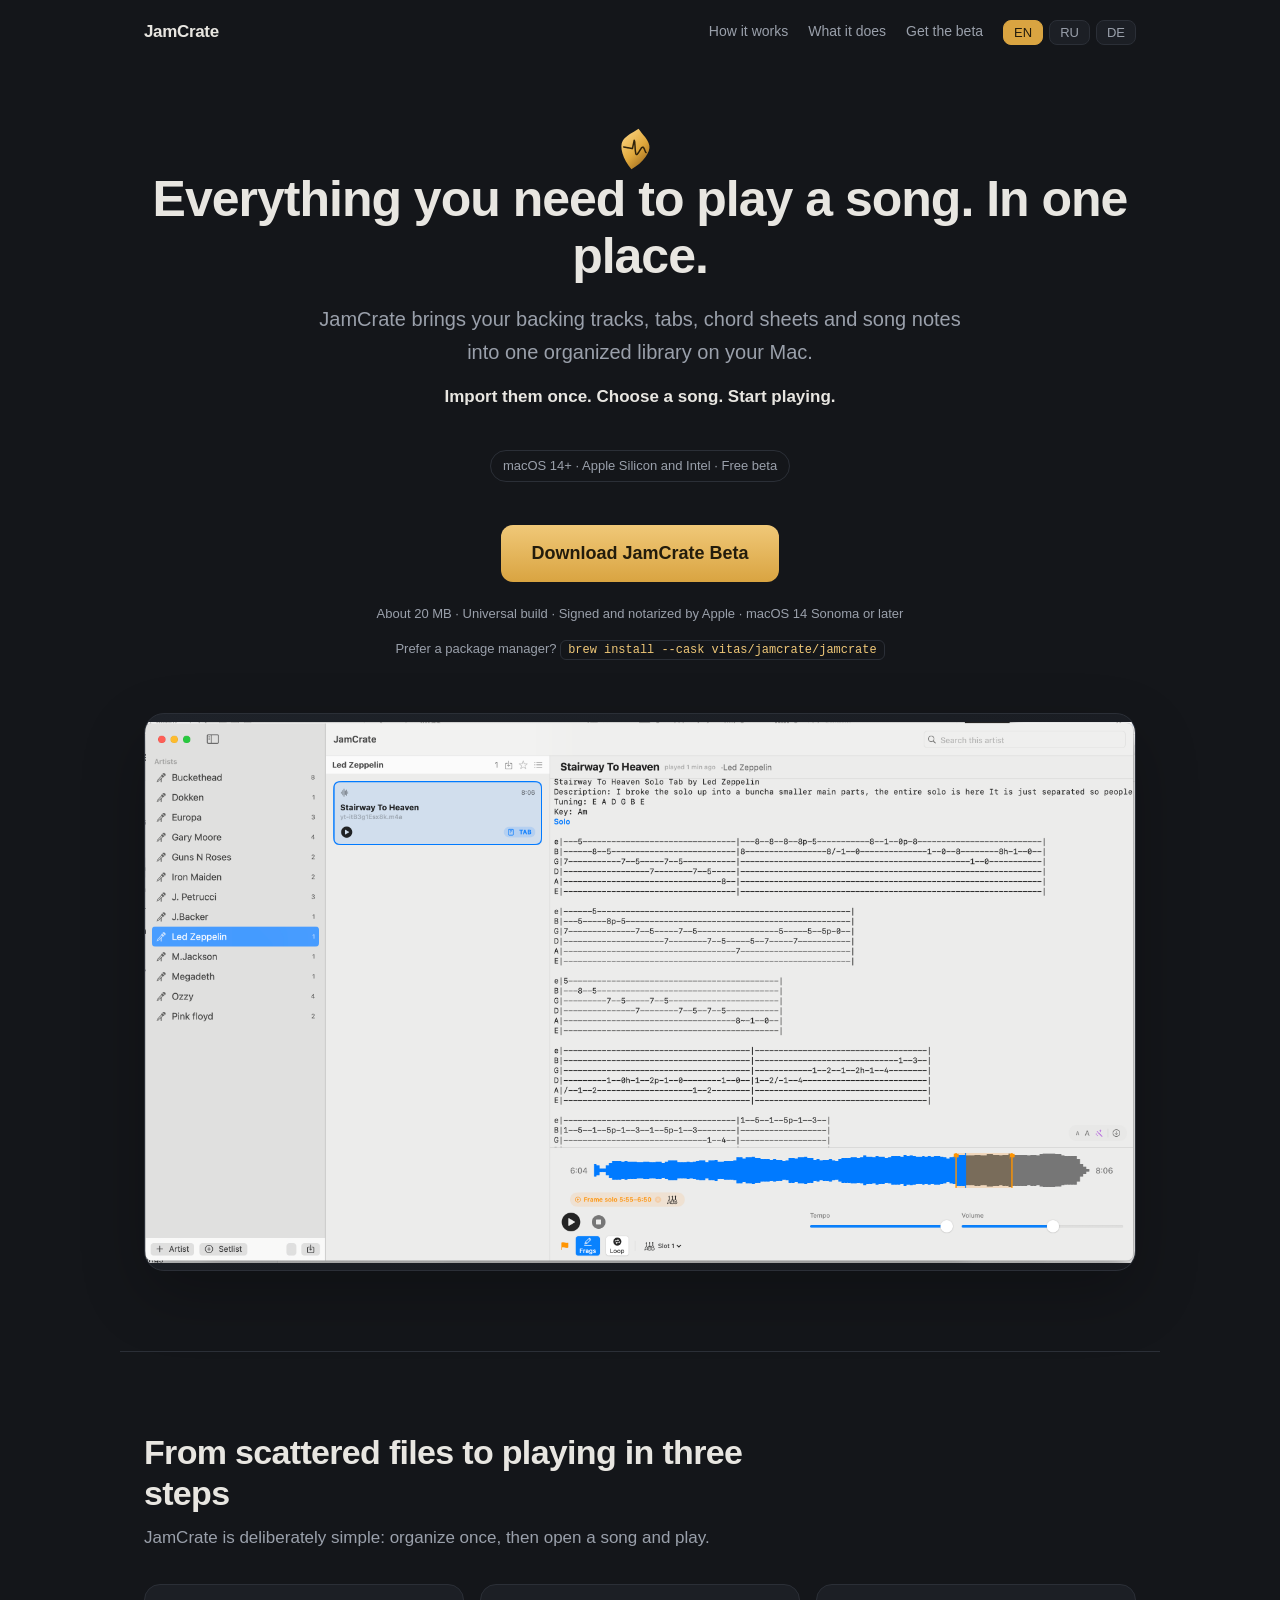
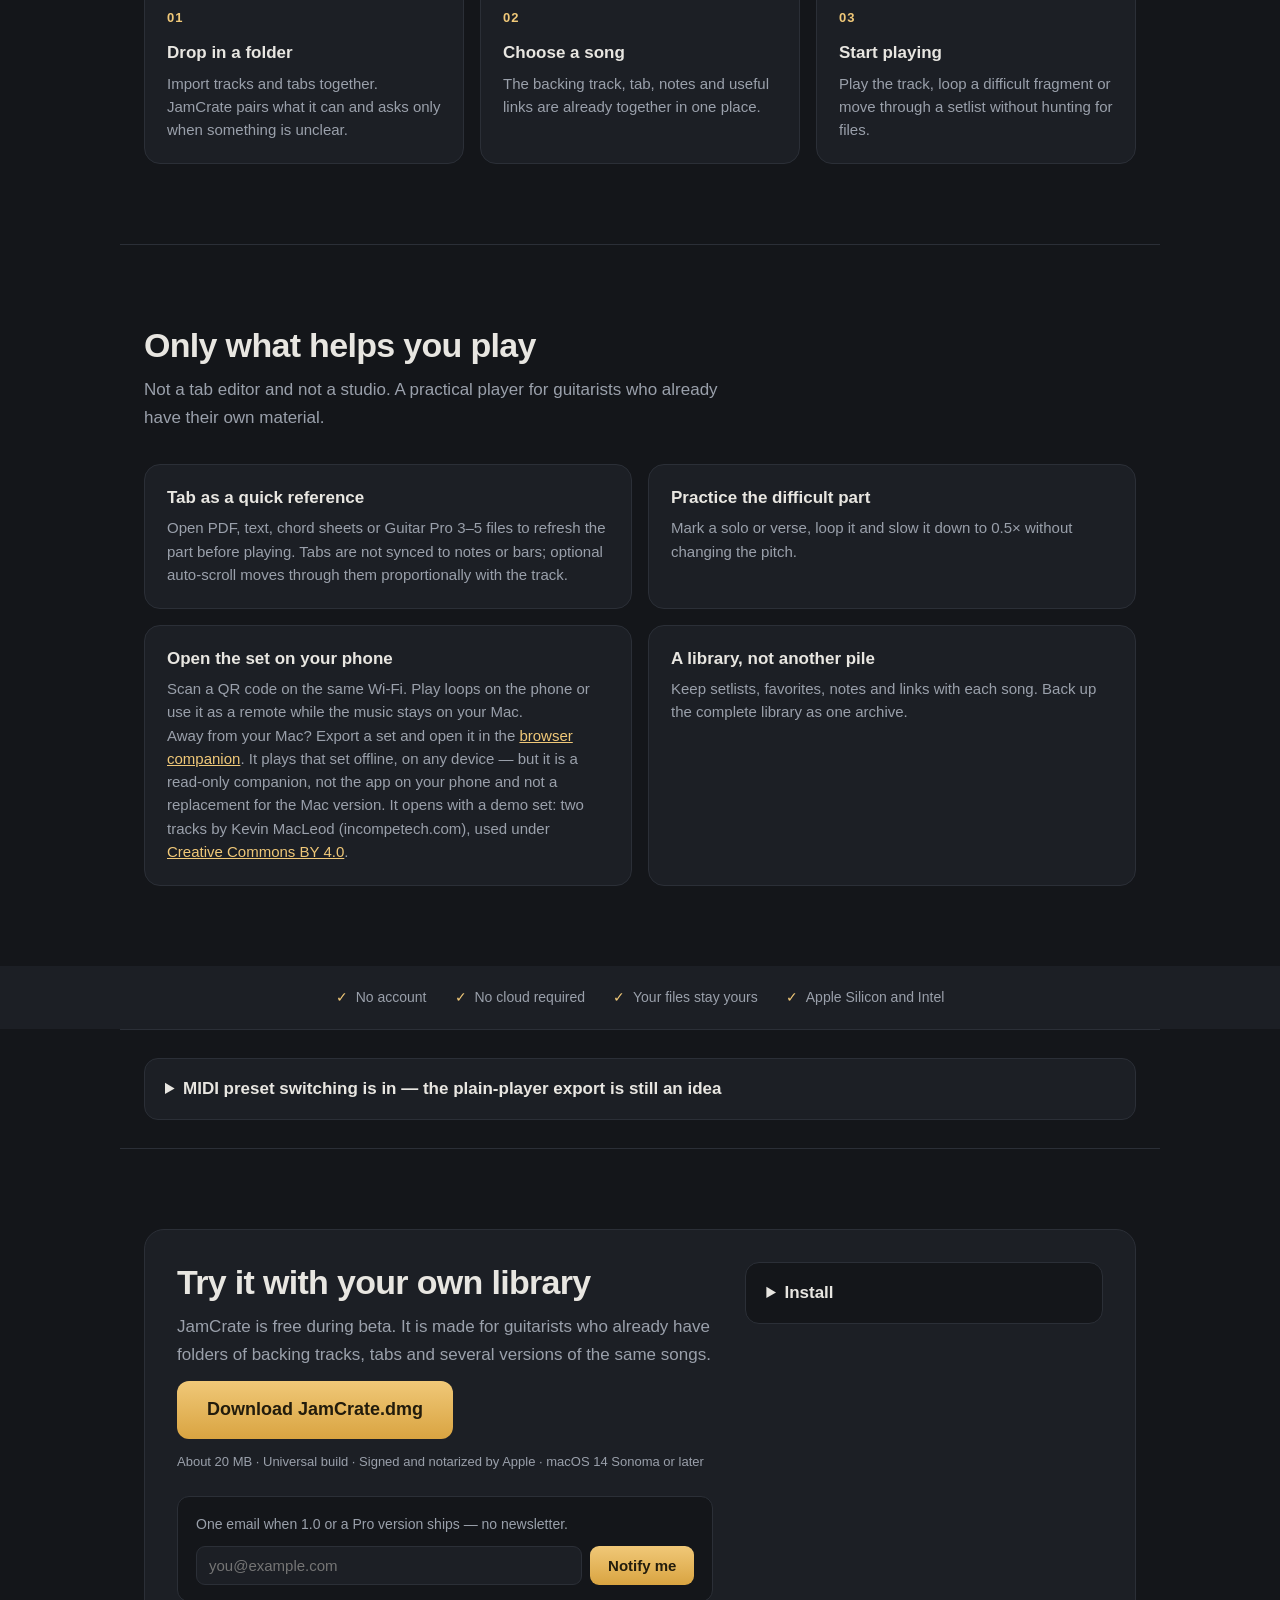
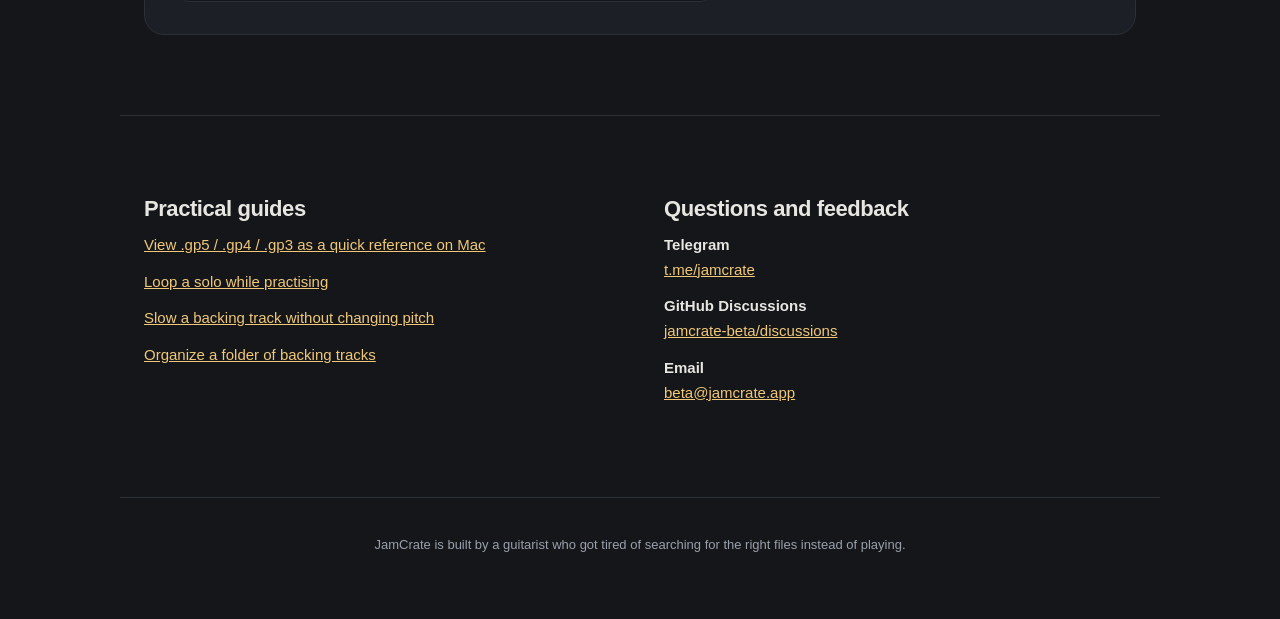
==== index.html @ 45156888 "landing 2026-09-23" ====
<!DOCTYPE html>
<html lang="en">
<head>
<meta charset="utf-8">
<meta name="viewport" content="width=device-width, initial-scale=1">
<title data-en="JamCrate — everything you need to play a song" data-ru="JamCrate — всё, чтобы сыграть песню" data-de="JamCrate — alles, was du brauchst, um einen Song zu spielen">JamCrate — everything you need to play a song</title>
<link rel="icon" type="image/png" href="favicon.png">
<meta name="description" content="JamCrate brings your backing tracks, tabs, chord sheets and song notes into one organized library on your Mac. macOS 14+, signed and notarized, free beta. Install with Homebrew or the DMG.">
<meta name="robots" content="index,follow">
<link rel="canonical" href="https://jamcrate.app/">
<meta property="og:type" content="website">
<meta property="og:site_name" content="JamCrate">
<meta property="og:url" content="https://jamcrate.app/">
<meta property="og:title" content="JamCrate — everything you need to play a song">
<meta property="og:description" content="Your backing tracks, tabs and solo markers in one library on your Mac. Solo-loop any fragment, slow it down without changing pitch, run whole setlists. Signed and notarized, free beta, macOS 14+.">
<meta property="og:image" content="https://jamcrate.app/og.png">
<meta property="og:image:width" content="1200">
<meta property="og:image:height" content="630">
<meta name="twitter:card" content="summary_large_image">
<meta name="twitter:title" content="JamCrate — everything you need to play a song">
<meta name="twitter:description" content="Backing tracks, tabs and solo markers in one Mac library. Signed and notarized, free beta, macOS 14+.">
<meta name="twitter:image" content="https://jamcrate.app/og.png">
<script type="application/ld+json">
{
  "@context": "https://schema.org",
  "@type": "SoftwareApplication",
  "name": "JamCrate",
  "applicationCategory": "MusicApplication",
  "operatingSystem": "macOS 14 or later",
  "url": "https://jamcrate.app/",
  "image": "https://jamcrate.app/og.png",
  "description": "A local-first practice library for guitarists: backing tracks, tabs and Guitar Pro files with solo markers, fragment looping, tempo control and setlists on one Mac.",
  "offers": { "@type": "Offer", "price": "0", "priceCurrency": "EUR" }
}
</script>
<style>
  :root{
    --bg:#14161a; --panel:#1c1f25; --line:#2b2f37; --ink:#e8e6e1; --dim:#9aa0ab;
    --gold:#d9a441; --gold2:#f0c878;
  }
  *{box-sizing:border-box}
  body{margin:0;background:var(--bg);color:var(--ink);
       font:17px/1.65 -apple-system,BlinkMacSystemFont,"Segoe UI",Roboto,Helvetica,Arial,sans-serif;}
  .wrap{max-width:1040px;margin:0 auto;padding-inline:24px}
  .topbar{min-height:64px;display:flex;align-items:center;justify-content:space-between;gap:20px}
  .brand{color:var(--ink);font-weight:700;text-decoration:none;letter-spacing:-.02em}
  .navlinks{display:flex;align-items:center;gap:20px}
  .navlinks>a{color:var(--dim);font-size:14px;text-decoration:none}
  .navlinks>a:hover{color:var(--ink)}
  header{padding:64px 24px 40px;text-align:center}
  .pick{width:34px;height:42px;vertical-align:-8px;margin-right:10px}
  h1{font-size:clamp(34px,6vw,50px);line-height:1.14;margin:0 0 18px;letter-spacing:-.02em}
  .hero-sub{color:var(--dim);font-size:clamp(17px,2.4vw,20px);max-width:660px;margin:0 auto 8px}
  .rit{color:var(--ink);font-weight:600;margin-top:14px}
  .mac{display:inline-block;margin-top:22px;padding:4px 12px;border:1px solid var(--line);
       border-radius:999px;color:var(--dim);font-size:13px}
  a{color:var(--gold2)}
  .cta{display:inline-block;margin:26px 0 4px;padding:14px 30px;border-radius:12px;
       background:linear-gradient(180deg,var(--gold2),var(--gold));color:#231c0c;
       font-weight:700;text-decoration:none;font-size:18px}
  .cta:hover{filter:brightness(1.06)}
  .cta.sec{background:none;border:1px solid var(--line);color:var(--ink);font-weight:600;
           margin-left:8px;font-size:16px;padding:13px 24px}
  .cta.sec:hover{border-color:var(--gold);color:var(--gold2);filter:none}
  .fine{color:var(--dim);font-size:13px;margin-top:8px}
  .notify{margin:24px 0 0;padding:16px 18px;background:var(--bg);border:1px solid var(--line);
          border-radius:12px;text-align:left}
  .notify label{display:block;color:var(--dim);font-size:14px;margin:0 0 10px}
  .notify .row{display:flex;gap:8px;flex-wrap:wrap}
  .notify input{flex:1 1 220px;min-width:0;background:var(--panel);border:1px solid var(--line);
             border-radius:9px;padding:10px 12px;color:var(--ink);font-size:15px}
  .notify button{background:linear-gradient(180deg,var(--gold2),var(--gold));color:#231c0c;border:0;
              border-radius:9px;padding:10px 18px;font-weight:700;font-size:15px;cursor:pointer}
  .notify .msg{color:var(--gold2);font-size:14px;margin:10px 0 0}
  section{padding-block:clamp(48px,7vw,80px);border-top:1px solid var(--line)}
  h2{font-size:clamp(26px,4vw,34px);line-height:1.2;margin:0 0 10px;letter-spacing:-.02em}
  .section-head{max-width:650px;margin-bottom:32px}
  .lead{color:var(--dim);margin:0;max-width:62ch}
  .showcase{padding-top:0;border-top:0}
  .media-shell{aspect-ratio:16/9;display:grid;place-items:center;overflow:hidden;
               background:linear-gradient(145deg,#1e2229,#17191e);border:1px solid var(--line);
               border-radius:20px;box-shadow:0 24px 64px rgba(0,0,0,.24)}
  .media-shell img,.media-shell video{width:100%;height:100%;display:block;object-fit:cover}
  .media-shell img.shot{object-fit:contain}
  .media-placeholder{text-align:center;color:var(--dim);padding:24px}
  .media-placeholder strong{display:block;color:var(--ink);font-size:18px;margin-top:12px}
  .media-placeholder span:last-child{display:block;font-size:14px;margin-top:4px}
  .play{width:56px;height:56px;display:grid!important;place-items:center;margin:0 auto!important;
        border:1px solid #4a3a1d;border-radius:50%;background:#2a2418;color:var(--gold2)!important;
        font-size:20px;padding-left:3px}
  .steps-grid,.feature-grid{display:grid;gap:16px}
  .steps-grid{grid-template-columns:repeat(3,minmax(0,1fr));counter-reset:steps}
  .feature-grid{grid-template-columns:repeat(2,minmax(0,1fr))}
  .step,.card{background:var(--panel);border:1px solid var(--line);border-radius:16px;padding:22px}
  .step{counter-increment:steps}
  .step::before{content:"0" counter(steps);display:block;color:var(--gold2);font-size:13px;
                font-weight:700;letter-spacing:.08em;margin-bottom:14px}
  .step h3,.card h3{margin:0 0 7px;font-size:17px;line-height:1.3}
  .step p,.card p{margin:0;color:var(--dim);font-size:15px;line-height:1.55}
  .trust{padding-block:20px;background:var(--panel)}
  .trust-list{display:flex;justify-content:center;gap:10px 28px;flex-wrap:wrap;
              margin:0 auto;padding-inline:24px;list-style:none;color:var(--dim);font-size:14px}
  .trust-list li::before{content:"✓";color:var(--gold2);margin-right:8px}
  .future{padding-block:28px}
  details{background:var(--panel);border:1px solid var(--line);border-radius:14px;padding:0 20px}
  summary{cursor:pointer;color:var(--ink);font-weight:600;padding:16px 28px 16px 0}
  details>div{padding:0 0 18px;color:var(--dim);font-size:15px}
  details p{margin:0 0 10px}
  .beta{display:grid;grid-template-columns:minmax(0,1.2fr) minmax(280px,.8fr);gap:32px;
        background:var(--panel);border:1px solid var(--line);border-radius:20px;padding:32px}
  .beta h2{margin-top:0}
  .beta .cta{margin-top:12px}
  .install{align-self:start;background:var(--bg)}
  ol.steps{padding-left:22px;color:var(--dim)}
  ol.steps b,ol.steps strong{color:var(--ink)}
  code{background:var(--bg);border:1px solid var(--line);border-radius:6px;
       padding:2px 7px;font-size:.92em;color:var(--gold2)}
  /* A command the reader will copy. It wraps visually so the whole thing stays
     readable in the narrow column, but the text node holds no newline — so
     selecting and copying it still yields one valid command, not two. */
  pre.cmd{background:var(--bg);border:1px solid var(--line);border-radius:8px;
          padding:11px 14px;margin:10px 0;overflow-x:auto}
  pre.cmd code{background:none;border:0;padding:0;font-size:13.5px;
               white-space:pre-wrap;overflow-wrap:anywhere;color:var(--gold2)}
  .way{margin:16px 0 0;color:var(--ink);font-weight:600}
  .way:first-child{margin-top:0}
  .resources{display:grid;grid-template-columns:1fr 1fr;gap:48px}
  .resources h2{font-size:22px}
  .resource-list{margin:0;padding:0;list-style:none;color:var(--dim)}
  .resource-list li{margin:0 0 12px;font-size:15px}
  .resource-list b{display:block;color:var(--ink);font-size:15px}
  footer{padding:36px 24px 64px;color:var(--dim);font-size:13px;border-top:1px solid var(--line);text-align:center}
  .lang{display:flex;gap:6px}
  .lang button{background:var(--panel);color:var(--dim);border:1px solid var(--line);
               border-radius:8px;padding:4px 10px;cursor:pointer;font-size:13px}
  .lang button.on{color:#231c0c;background:var(--gold);border-color:var(--gold)}
  :focus-visible{outline:2px solid var(--gold2);outline-offset:3px}
  /* Honeypot: reachable by a form-filling bot, never by a human. */
  .hp{position:absolute;left:-9999px;width:1px;height:1px;overflow:hidden}
  @media(max-width:720px){
    .navlinks>a{display:none}
    header{padding-top:44px}
    .cta.sec{display:block;width:max-content;margin:10px auto 0}
    .steps-grid,.feature-grid,.beta,.resources{grid-template-columns:1fr}
    .beta{padding:24px}
    .media-shell{border-radius:14px}
  }
</style>
</head>
<body>
<nav class="topbar wrap" aria-label="Primary">
  <a class="brand" href="#">JamCrate</a>
  <div class="navlinks">
    <a href="#how" data-en="How it works" data-ru="Как работает" data-de="So funktioniert’s">How it works</a>
    <a href="#features" data-en="What it does" data-ru="Что умеет" data-de="Was es kann">What it does</a>
    <a href="#beta" data-en="Get the beta" data-ru="Скачать бету" data-de="Beta holen">Get the beta</a>
    <div class="lang"><button id="bEN" class="on">EN</button><button id="bRU">RU</button><button id="bDE">DE</button></div>
  </div>
</nav>

<header class="wrap">
  <svg class="pick" viewBox="0 0 34 42"><defs><linearGradient id="g" x1="0" y1="0" x2="1" y2="1"><stop offset="0" stop-color="#ffd98a"/><stop offset=".55" stop-color="#e0a83c"/><stop offset="1" stop-color="#8f5d18"/></linearGradient></defs><path d="M17 0.5 C22.5 6 28 9 30.5 15 C33 21 27.5 33 17 41.5 C6.5 33 1 21 3.5 15 C6 9 11.5 6 17 0.5 Z" fill="url(#g)" transform="rotate(10 17 21)"/><path d="M5.5,21.0 L5.8,21.0 L6.1,21.0 L6.4,21.0 L6.7,21.0 L6.9,21.0 L7.2,21.0 L7.5,21.0 L7.8,21.0 L8.1,21.0 L8.4,21.0 L8.7,21.0 L9.0,21.0 L9.2,21.0 L9.5,21.0 L9.8,21.0 L10.1,21.0 L10.4,21.0 L10.7,21.0 L11.0,21.0 L11.2,21.0 L11.5,21.0 L11.8,21.0 L12.1,21.0 L12.4,21.0 L12.7,21.0 L13.0,21.0 L13.3,21.0 L13.5,21.0 L13.8,21.0 L14.1,21.0 L14.4,21.0 L14.7,12.6 L15.0,13.0 L15.3,13.6 L15.6,14.4 L15.8,15.4 L16.1,16.5 L16.4,17.7 L16.7,18.9 L17.0,20.2 L17.3,21.4 L17.6,22.5 L17.9,23.5 L18.2,24.3 L18.4,25.1 L18.7,25.6 L19.0,26.0 L19.3,26.1 L19.6,26.1 L19.9,26.0 L20.2,25.7 L20.4,25.2 L20.7,24.7 L21.0,24.0 L21.3,23.3 L21.6,22.6 L21.9,21.8 L22.2,21.1 L22.5,20.4 L22.8,19.7 L23.0,19.2 L23.3,18.7 L23.6,18.3 L23.9,18.1 L24.2,17.9 L24.5,17.9 L24.8,17.9 L25.0,18.1 L25.3,18.3 L25.6,18.6 L25.9,19.0 L26.2,19.4 L26.5,19.9 L26.8,20.3 L27.1,20.8 L27.4,21.2 L27.6,21.6 L27.9,22.0 L28.2,22.3 L28.5,22.5" fill="none" stroke="#201605" stroke-width="1.5" stroke-linecap="round" stroke-linejoin="round" opacity=".92" transform="rotate(10 17 21)"/></svg>
  <h1 data-en="Everything you need to play a song. In one place."
      data-ru="Всё, что нужно, чтобы сыграть песню. В одном месте." data-de="Alles, was du brauchst, um einen Song zu spielen. An einem Ort.">Everything you need to play a song. In one place.</h1>
  <p class="hero-sub" data-en="JamCrate brings your backing tracks, tabs, chord sheets and song notes into one organized library on your Mac."
     data-ru="JamCrate собирает минусовки, табы, аккордовые листы и заметки о песнях в одну организованную библиотеку на твоём Mac." data-de="JamCrate sammelt deine Backing Tracks, Tabs, Akkordblätter und Songnotizen in einer organisierten Bibliothek auf deinem Mac.">JamCrate brings your backing tracks, tabs, chord sheets and song notes into one organized library on your Mac.</p>
  <p class="rit" data-en="Import them once. Choose a song. Start playing."
     data-ru="Импортируй один раз. Выбери песню. Начни играть." data-de="Einmal importieren. Song wählen. Losspielen.">Import them once. Choose a song. Start playing.</p>
  <p><span class="mac" data-en="macOS 14+ · Apple Silicon and Intel · Free beta"
     data-ru="macOS 14+ · Apple Silicon и Intel · бесплатная бета" data-de="macOS 14+ · Apple Silicon und Intel · kostenlose Beta">macOS 14+ · Apple Silicon and Intel · Free beta</span></p>
  <p>
    <a class="cta" href="https://github.com/vitas/jamcrate-beta/releases/download/v0.9.9-beta/JamCrate.dmg"
       data-en="Download JamCrate Beta" data-ru="Скачать JamCrate Beta" data-de="JamCrate Beta laden">Download JamCrate Beta</a>
  </p>
  <p class="fine" data-en="About 20 MB · Universal build · Signed and notarized by Apple · macOS 14 Sonoma or later"
     data-ru="Около 20 МБ · универсальная сборка · подписано и нотаризовано Apple · macOS 14 Sonoma и новее" data-de="Etwa 20 MB · Universal-Build · von Apple signiert und notarisiert · macOS 14 Sonoma oder neuer">About 20 MB · Universal build · Signed and notarized by Apple · macOS 14 Sonoma or later</p>
  <p class="fine" data-en="Prefer a package manager? <code>brew install --cask vitas/jamcrate/jamcrate</code>"
     data-ru="Привык к пакетному менеджеру? <code>brew install --cask vitas/jamcrate/jamcrate</code>" data-de="Lieber ein Paketmanager? <code>brew install --cask vitas/jamcrate/jamcrate</code>">Prefer a package manager? <code>brew install --cask vitas/jamcrate/jamcrate</code></p>
</header>

  <section class="showcase wrap" aria-label="Product preview">
    <div class="media-shell">
      <img class="shot" src="screenshot.png" width="3186" height="1740" decoding="async"
           alt="JamCrate on macOS: the song list on the left, the backing track with its waveform and solo markers in the middle, and the Guitar Pro tab beside the transport.">
    </div>
  </section>

<section class="wrap" id="how">
  <div class="section-head">
    <h2 data-en="From scattered files to playing in three steps" data-ru="От разбросанных файлов до игры — три шага" data-de="Von verstreuten Dateien zum Spielen in drei Schritten">From scattered files to playing in three steps</h2>
    <p class="lead" data-en="JamCrate is deliberately simple: organize once, then open a song and play."
       data-ru="JamCrate специально сделан простым: один раз наведи порядок, потом открывай песню и играй." data-de="JamCrate ist bewusst einfach: einmal ordnen, dann Song öffnen und spielen.">JamCrate is deliberately simple: organize once, then open a song and play.</p>
  </div>
  <div class="steps-grid">
    <div class="step"><h3 data-en="Drop in a folder" data-ru="Перетащи папку" data-de="Ordner reinziehen">Drop in a folder</h3>
      <p data-en="Import tracks and tabs together. JamCrate pairs what it can and asks only when something is unclear."
         data-ru="Импортируй минусовки и табы вместе. JamCrate сам сопоставит их и спросит только там, где непонятно." data-de="Importiere Tracks und Tabs zusammen. JamCrate verknüpft, was sich zuordnet, und fragt nur, wenn etwas unklar ist.">Import tracks and tabs together. JamCrate pairs what it can and asks only when something is unclear.</p></div>
    <div class="step"><h3 data-en="Choose a song" data-ru="Выбери песню" data-de="Song wählen">Choose a song</h3>
      <p data-en="The backing track, tab, notes and useful links are already together in one place."
         data-ru="Минусовка, таб, заметки и нужные ссылки уже собраны в одном месте." data-de="Backing Track, Tab, Notizen und nützliche Links liegen schon gesammelt an einem Ort.">The backing track, tab, notes and useful links are already together in one place.</p></div>
    <div class="step"><h3 data-en="Start playing" data-ru="Начни играть" data-de="Losspielen">Start playing</h3>
      <p data-en="Play the track, loop a difficult fragment or move through a setlist without hunting for files."
         data-ru="Включай трек, зацикли сложный фрагмент или проходи сет-лист, не разыскивая файлы." data-de="Spiel den Track, loop ein schwieriges Fragment oder arbeite eine Setlist durch, ohne Dateien zu suchen.">Play the track, loop a difficult fragment or move through a setlist without hunting for files.</p></div>
  </div>
</section>

<section class="wrap" id="features">
  <div class="section-head">
    <h2 data-en="Only what helps you play" data-ru="Только то, что помогает играть" data-de="Nur was beim Spielen hilft">Only what helps you play</h2>
    <p class="lead" data-en="Not a tab editor and not a studio. A practical player for guitarists who already have their own material."
       data-ru="Не редактор табов и не студия. Практичный плеер для гитаристов, у которых уже есть свой материал." data-de="Kein Tab-Editor und kein Studio. Ein praktischer Player für Gitarristen, die ihr Material schon haben.">Not a tab editor and not a studio. A practical player for guitarists who already have their own material.</p>
  </div>
  <div class="feature-grid">
    <div class="card"><h3 data-en="Tab as a quick reference" data-ru="Таб как памятка" data-de="Tab als Spickzettel">Tab as a quick reference</h3>
      <p data-en="Open PDF, text, chord sheets or Guitar Pro 3–5 files to refresh the part before playing. Tabs are not synced to notes or bars; optional auto-scroll moves through them proportionally with the track."
         data-ru="Открой PDF, текст, аккорды или Guitar Pro 3–5, чтобы вспомнить партию перед игрой. Табы не синхронизируются по нотам или тактам; при желании можно включить простую пропорциональную прокрутку вместе с треком." data-de="Öffne PDF, Text, Akkordblätter oder Guitar-Pro-3–5-Dateien, um die Partie vor dem Spiel aufzufrischen. Tabs werden nicht nach Noten oder Takten synchronisiert; optional scrollen sie proportional zum Track mit.">Open PDF, text, chord sheets or Guitar Pro 3–5 files to refresh the part before playing. Tabs are not synced to notes or bars; optional auto-scroll moves through them proportionally with the track.</p></div>
    <div class="card"><h3 data-en="Practice the difficult part" data-ru="Разбери сложное место" data-de="Schwierige Stelle üben">Practice the difficult part</h3>
      <p data-en="Mark a solo or verse, loop it and slow it down to 0.5× without changing the pitch."
         data-ru="Отметь соло или куплет, зацикли его и замедли до 0,5× без изменения тональности." data-de="Markiere ein Solo oder Verse, loope es und werde bis auf 0,5× langsamer — ohne die Tonart zu ändern.">Mark a solo or verse, loop it and slow it down to 0.5× without changing the pitch.</p></div>
<div class="card"><h3 data-en="Open the set on your phone" data-ru="Открой сет на телефоне" data-de="Öffne das Set auf deinem Handy">Open the set on your phone</h3>
      <p data-en="Scan a QR code on the same Wi-Fi. Play loops on the phone or use it as a remote while the music stays on your Mac."
         data-ru="Отсканируй QR-код в той же Wi-Fi. Запускай лупы на телефоне или используй его как пульт — музыка остаётся на Mac." data-de="QR-Code im selben WLAN scannen. Loops auf dem Handy spielen oder es als Fernbedienung nutzen — die Musik bleibt auf dem Mac.">Scan a QR code on the same Wi-Fi. Play loops on the phone or use it as a remote while the music stays on your Mac.</p>
      <p data-en="Away from your Mac? Export a set and open it in the <a href=&quot;https://play.jamcrate.app/&quot;>browser companion</a>. It plays that set offline, on any device — but it is a read-only companion, not the app on your phone and not a replacement for the Mac version. It opens with a demo set: two tracks by Kevin MacLeod (incompetech.com), used under <a href=&quot;https://creativecommons.org/licenses/by/4.0/&quot;>Creative Commons BY 4.0</a>."
         data-ru="Без Mac рядом? Экспортируй сет и открой его в <a href=&quot;https://play.jamcrate.app/&quot;>браузерном компаньоне</a>. Он играет этот сет офлайн, на любом устройстве — но это компаньон только для чтения, не приложение на телефоне и не замена Mac-версии. Открывается с демо-набором: два трека Kevin MacLeod (incompetech.com) под лицензией <a href=&quot;https://creativecommons.org/licenses/by/4.0/&quot;>Creative Commons BY 4.0</a>." data-de="Ohne Mac in Reichweite? Exportiere ein Set und öffne es im <a href=&quot;https://play.jamcrate.app/&quot;>Browser-Begleiter</a>. Er spielt dieses Set offline, auf jedem Gerät — aber er ist ein Begleiter nur zum Lesen, nicht die App auf dem Handy und kein Ersatz für die Mac-Version. Er öffnet sich mit einem Demo-Set: zwei Tracks von Kevin MacLeod (incompetech.com), genutzt unter <a href=&quot;https://creativecommons.org/licenses/by/4.0/&quot;>Creative Commons BY 4.0</a>.">Away from your Mac? Export a set and open it in the <a href="https://play.jamcrate.app/">browser companion</a>. It plays that set offline, on any device — but it is a read-only companion, not the app on your phone and not a replacement for the Mac version. It opens with a demo set: two tracks by Kevin MacLeod (incompetech.com), used under <a href="https://creativecommons.org/licenses/by/4.0/">Creative Commons BY 4.0</a>.</p></div>
    <div class="card"><h3 data-en="A library, not another pile" data-ru="Библиотека, а не новая свалка" data-de="Eine Bibliothek, nicht noch ein Haufen">A library, not another pile</h3>
      <p data-en="Keep setlists, favorites, notes and links with each song. Back up the complete library as one archive."
         data-ru="Храни сет-листы, избранное, заметки и ссылки рядом с песней. Делай резервную копию всей библиотеки одним архивом." data-de="Setlists, Favoriten, Notizen und Links bleiben bei jedem Song. Sichere die ganze Bibliothek als ein Archiv.">Keep setlists, favorites, notes and links with each song. Back up the complete library as one archive.</p></div>
  </div>
</section>

<aside class="trust">
  <ul class="trust-list wrap">
    <li data-en="No account" data-ru="Без аккаунта" data-de="Kein Konto">No account</li>
    <li data-en="No cloud required" data-ru="Облако не требуется" data-de="Keine Cloud nötig">No cloud required</li>
    <li data-en="Your files stay yours" data-ru="Твои файлы остаются твоими" data-de="Deine Dateien bleiben deine">Your files stay yours</li>
    <li data-en="Apple Silicon and Intel" data-ru="Apple Silicon и Intel" data-de="Apple Silicon und Intel">Apple Silicon and Intel</li>
  </ul>
</aside>

<section class="future wrap">
  <details>
    <summary data-en="MIDI preset switching is in — the plain-player export is still an idea" data-ru="Переключение MIDI-пресетов уже есть — экспорт в обычный плеер пока идея" data-de="MIDI-Preset-Wechsel ist drin — der Export in normale Player ist noch eine Idee">MIDI preset switching is in — the plain-player export is still an idea</summary>
    <div>
      <p data-en="MIDI preset switching is already built. When a song starts, or when playback crosses a solo marker, JamCrate sends program changes, control changes or SysEx to a connected device, driven by shareable <code>.jamrig</code> profiles (⌥⌘R). What it cannot do is guess your device: the Rig window has a Test button and a MIDI monitor, so a minute of poking tells you whether your pedal answers. Tell me which gear you use — that is what decides which profiles get written."
         data-ru="Переключение MIDI-пресетов уже сделано. На старте песни и при входе в соло-фрагмент JamCrate отправляет на подключённое устройство program change, control change или SysEx — по сменным профилям <code>.jamrig</code> (⌥⌘R). Чего он не умеет — угадывать твоё устройство: в окне Rig есть кнопка Test и монитор MIDI, минута тыканья покажет, отвечает ли педаль. Напиши, какое у тебя железо, — от этого зависит, какие профили появятся." data-de="MIDI-Preset-Wechsel gibt es bereits. Beim Start eines Songs und beim Eintritt in einen Solo-Abschnitt schickt JamCrate Program Change, Control Change oder SysEx an ein angeschlossenes Gerät — über austauschbare <code>.jamrig</code>-Profile (⌥⌘R). Was es nicht kann: dein Gerät erraten. Im Rig-Fenster gibt es einen Test-Knopf und einen MIDI-Monitor, eine Minute Ausprobieren zeigt, ob dein Pedal antwortet. Schreib mir, welches Gerät du hast — davon hängt ab, welche Profile entstehen.">MIDI preset switching is already built. When a song starts, or when playback crosses a solo marker, JamCrate sends program changes, control changes or SysEx to a connected device, driven by shareable <code>.jamrig</code> profiles (⌥⌘R). What it cannot do is guess your device: the Rig window has a Test button and a MIDI monitor, so a minute of poking tells you whether your pedal answers. Tell me which gear you use — that is what decides which profiles get written.</p>
      <p><span data-en="Still an idea: exporting a set as numbered tracks, separate solo loops and M3U playlists for any ordinary player. Tell me what matters at"
               data-ru="Пока идея: экспорт сета как пронумерованных треков, отдельных лупов соло и M3U-плейлистов для любого обычного плеера. Расскажи, что важно, на" data-de="Noch eine Idee: ein Set als nummerierte Tracks, einzelne Solo-Loops und M3U-Playlists für jeden normalen Player exportieren. Sag mir, was wichtig ist, an:">Still an idea: exporting a set as numbered tracks, separate solo loops and M3U playlists for any ordinary player. Tell me what matters at</span> <a href="mailto:beta@jamcrate.app">beta@jamcrate.app</a>.</p>
    </div>
  </details>
</section>

<section class="wrap" id="beta">
  <div class="beta">
    <div>
      <h2 data-en="Try it with your own library" data-ru="Попробуй на своей библиотеке" data-de="Teste es mit deiner eigenen Bibliothek">Try it with your own library</h2>
      <p class="lead" data-en="JamCrate is free during beta. It is made for guitarists who already have folders of backing tracks, tabs and several versions of the same songs."
         data-ru="Во время беты JamCrate бесплатен. Он сделан для гитаристов, у которых уже есть папки с минусовками, табами и несколькими версиями одних и тех же песен." data-de="JamCrate ist in der Beta kostenlos. Gemacht für Gitarristen, die Ordner voller Backing Tracks, Tabs und mehrere Versionen derselben Songs schon haben.">JamCrate is free during beta. It is made for guitarists who already have folders of backing tracks, tabs and several versions of the same songs.</p>
      <a class="cta" href="https://github.com/vitas/jamcrate-beta/releases/download/v0.9.9-beta/JamCrate.dmg"
         data-en="Download JamCrate.dmg" data-ru="Скачать JamCrate.dmg" data-de="JamCrate.dmg laden">Download JamCrate.dmg</a>
      <p class="fine" data-en="About 20 MB · Universal build · Signed and notarized by Apple · macOS 14 Sonoma or later"
         data-ru="Около 20 МБ · универсальная сборка · подписано и нотаризовано Apple · macOS 14 Sonoma и новее" data-de="Etwa 20 MB · Universal-Build · von Apple signiert und notarisiert · macOS 14 Sonoma oder neuer">About 20 MB · Universal build · Signed and notarized by Apple · macOS 14 Sonoma or later</p>
      <form class="notify" id="sub" data-endpoint="https://notify.jamcrate.app/">
        <input class="hp" type="text" name="company" tabindex="-1" autocomplete="off" aria-hidden="true">
        <label for="sub-email" data-en="One email when 1.0 or a Pro version ships — no newsletter."
               data-ru="Одно письмо, когда выйдет 1.0 или Pro-версия — без рассылок." data-de="Eine Mail, wenn 1.0 oder eine Pro-Version erscheint — kein Newsletter.">One email when 1.0 or a Pro version ships — no newsletter.</label>
        <div class="row">
          <input id="sub-email" type="email" name="email" required autocomplete="email" placeholder="you@example.com">
          <button type="submit" data-en="Notify me" data-ru="Сообщить мне" data-de="Benachrichtigen">Notify me</button>
        </div>
        <p class="msg" id="sub-msg" hidden></p>
      </form>
    </div>
    <details class="install">
      <summary data-en="Install" data-ru="Установка" data-de="Installation">Install</summary>
      <div>
        <p class="fine" data-en="Signed and notarized by Apple, so JamCrate opens with an ordinary double-click. No right-click, no System Settings detour, no Terminal."
           data-ru="Подписано и нотаризовано Apple, поэтому JamCrate открывается обычным двойным кликом. Без правого клика, без похода в Системные настройки, без Терминала."
           data-de="Von Apple signiert und notarisiert — JamCrate öffnet mit einem normalen Doppelklick. Kein Rechtsklick, kein Umweg über die Systemeinstellungen, kein Terminal.">Signed and notarized by Apple, so JamCrate opens with an ordinary double-click. No right-click, no System Settings detour, no Terminal.</p>

        <p class="way" data-en="With Homebrew" data-ru="Через Homebrew" data-de="Mit Homebrew">With Homebrew</p>
        <pre class="cmd"><code>brew install --cask vitas/jamcrate/jamcrate</code></pre>
        <p class="fine" data-en="Installs to Applications and updates later with <code>brew upgrade --cask jamcrate</code>. No tap needed — the full path works as-is."
           data-ru="Ставит в Applications, обновляется потом через <code>brew upgrade --cask jamcrate</code>. Tap не нужен — полный путь работает как есть."
           data-de="Installiert nach »Programme«, späteres Update mit <code>brew upgrade --cask jamcrate</code>. Kein Tap nötig — der volle Pfad funktioniert direkt.">Installs to Applications and updates later with <code>brew upgrade --cask jamcrate</code>. No tap needed — the full path works as-is.</p>

        <p class="way" data-en="Or download the DMG" data-ru="Или скачать DMG" data-de="Oder das DMG laden">Or download the DMG</p>
        <ol class="steps">
          <li data-en="Open the DMG and drag JamCrate to Applications."
              data-ru="Открой DMG и перетащи JamCrate в Applications." data-de="DMG öffnen und JamCrate in »Programme« ziehen.">Open the DMG and drag JamCrate to Applications.</li>
          <li data-en="Open it. That is the whole install — macOS has already verified the signature."
              data-ru="Открой его. Это вся установка — подпись macOS уже проверила." data-de="Öffnen. Das ist die ganze Installation — macOS hat die Signatur bereits geprüft.">Open it. That is the whole install — macOS has already verified the signature.</li>
        </ol>
        <p class="fine" data-en="Coming from an earlier beta that macOS blocked? The old build needed the two-step “Open Anyway” dance. This one does not."
           data-ru="Ставил более раннюю бету, которую macOS блокировал? Старая сборка требовала двух шагов через «Всё равно открыть». Эта — нет."
           data-de="Kommst du von einer älteren Beta, die macOS blockiert hat? Der alte Build brauchte den Umweg über »Trotzdem öffnen«. Dieser nicht.">Coming from an earlier beta that macOS blocked? The old build needed the two-step “Open Anyway” dance. This one does not.</p>
      </div>
    </details>
  </div>
</section>

<section class="resources wrap">
  <div>
    <h2 data-en="Practical guides" data-ru="Практические гайды" data-de="Praktische Guides">Practical guides</h2>
    <ul class="resource-list">
      <li><a href="/open-gp5-on-mac/" data-en="View .gp5 / .gp4 / .gp3 as a quick reference on Mac" data-ru="Посмотреть .gp5 / .gp4 / .gp3 как памятку на Mac" data-de=".gp5 / .gp4 / .gp3 als Spickzettel auf dem Mac ansehen">View .gp5 / .gp4 / .gp3 as a quick reference on Mac</a></li>
      <li><a href="/loop-a-solo-while-practicing/" data-en="Loop a solo while practising" data-ru="Зациклить соло во время занятий" data-de="Ein Solo beim Üben loopen">Loop a solo while practising</a></li>
      <li><a href="/slow-down-backing-track-without-pitch-change/" data-en="Slow a backing track without changing pitch" data-ru="Замедлить минусовку без изменения тона" data-de="Backing Track langsamer machen, ohne die Tonart zu ändern">Slow a backing track without changing pitch</a></li>
      <li><a href="/organize-backing-tracks-mac/" data-en="Organize a folder of backing tracks" data-ru="Разобрать папку с минусовками" data-de="Einen Ordner mit Backing Tracks aufräumen">Organize a folder of backing tracks</a></li>
    </ul>
  </div>
  <div>
    <h2 data-en="Questions and feedback" data-ru="Вопросы и обратная связь" data-de="Fragen und Feedback">Questions and feedback</h2>
    <ul class="resource-list">
      <li><b data-en="Telegram" data-ru="Telegram" data-de="Telegram">Telegram</b><a href="https://t.me/jamcrate">t.me/jamcrate</a></li>
      <li><b>GitHub Discussions</b><a href="https://github.com/vitas/jamcrate-beta/discussions">jamcrate-beta/discussions</a></li>
      <li><b data-en="Email" data-ru="Почта" data-de="E-Mail">Email</b><a href="mailto:beta@jamcrate.app">beta@jamcrate.app</a></li>
    </ul>
  </div>
</section>

<footer class="wrap" data-en="JamCrate is built by a guitarist who got tired of searching for the right files instead of playing."
        data-ru="JamCrate делает гитарист, который устал искать нужные файлы вместо того, чтобы играть." data-de="JamCrate baut ein Gitarrist, der das Suchen nach den richtigen Dateien satt hatte, statt zu spielen.">JamCrate is built by a guitarist who got tired of searching for the right files instead of playing.</footer>

<script>
const buttons={EN:bEN,RU:bRU,DE:bDE};
function setLang(l){
  document.documentElement.lang = l==='RU' ? 'ru' : l==='DE' ? 'de' : 'en';
  for(const [k,b] of Object.entries(buttons)) b.classList.toggle('on',k===l);
  document.querySelectorAll('[data-en]').forEach(el=>{
    const v = el.getAttribute('data-'+l.toLowerCase());
    if(v!=null) el.innerHTML=v;
  });
  localStorage.setItem('jamcrate-lang',l);
  document.querySelectorAll('a[href*="play.jamcrate.app"]').forEach(a=>a.href='https://play.jamcrate.app/?lang='+l.toLowerCase());
}
bEN.onclick=()=>setLang('EN'); bRU.onclick=()=>setLang('RU'); bDE.onclick=()=>setLang('DE');
const want = localStorage.getItem('jamcrate-lang') || (/^ru/.test(navigator.language) ? 'RU' : /^de/.test(navigator.language) ? 'DE' : 'EN');
if(want!=='EN') setLang(want);

// "Notify me" form. The endpoint is the Resend proxy in infra/notify-worker —
// put its URL in data-endpoint on #sub to start collecting addresses. While it
// is empty the button is not dead: it opens a prefilled email instead, and a
// failed POST falls back to the same email so the address is never lost.
const sub=document.getElementById('sub');
if(sub){
  const mailtoFallback=email=>{
    location.href='mailto:beta@jamcrate.app?subject='+encodeURIComponent('JamCrate: notify me')+
                  '&body='+encodeURIComponent(email);
  };
  sub.addEventListener('submit',async e=>{
    e.preventDefault();
    const field=document.getElementById('sub-email');
    const email=field.value.trim();
    const msg=document.getElementById('sub-msg');
    if(!email) return;
    const ru=document.documentElement.lang==='ru';
    if(!sub.dataset.endpoint){ mailtoFallback(email); return; }
    const honeypot=sub.querySelector('.hp');
    try{
      const res=await fetch(sub.dataset.endpoint,{
        method:'POST',headers:{'Content-Type':'application/json'},
        body:JSON.stringify({email,company:honeypot?honeypot.value:''})});
      if(!res.ok) throw new Error('http '+res.status);
      msg.textContent=ru?'Готово — напишу, когда будет что сказать.':'Done — I will write when there is something to say.';
      field.value='';
    }catch(err){
      // Never lose the address: hand it to the mail client instead.
      mailtoFallback(email);
      msg.textContent=ru?'Не получилось отправить. Открыл письмо — отправь его, и я добавлю тебя вручную.'
                       :'Sending failed. I opened an email instead — send it and I will add you by hand.';
    }
    msg.hidden=false;
  });
}
</script>
<script src="site.js" defer></script>
</body>
</html>
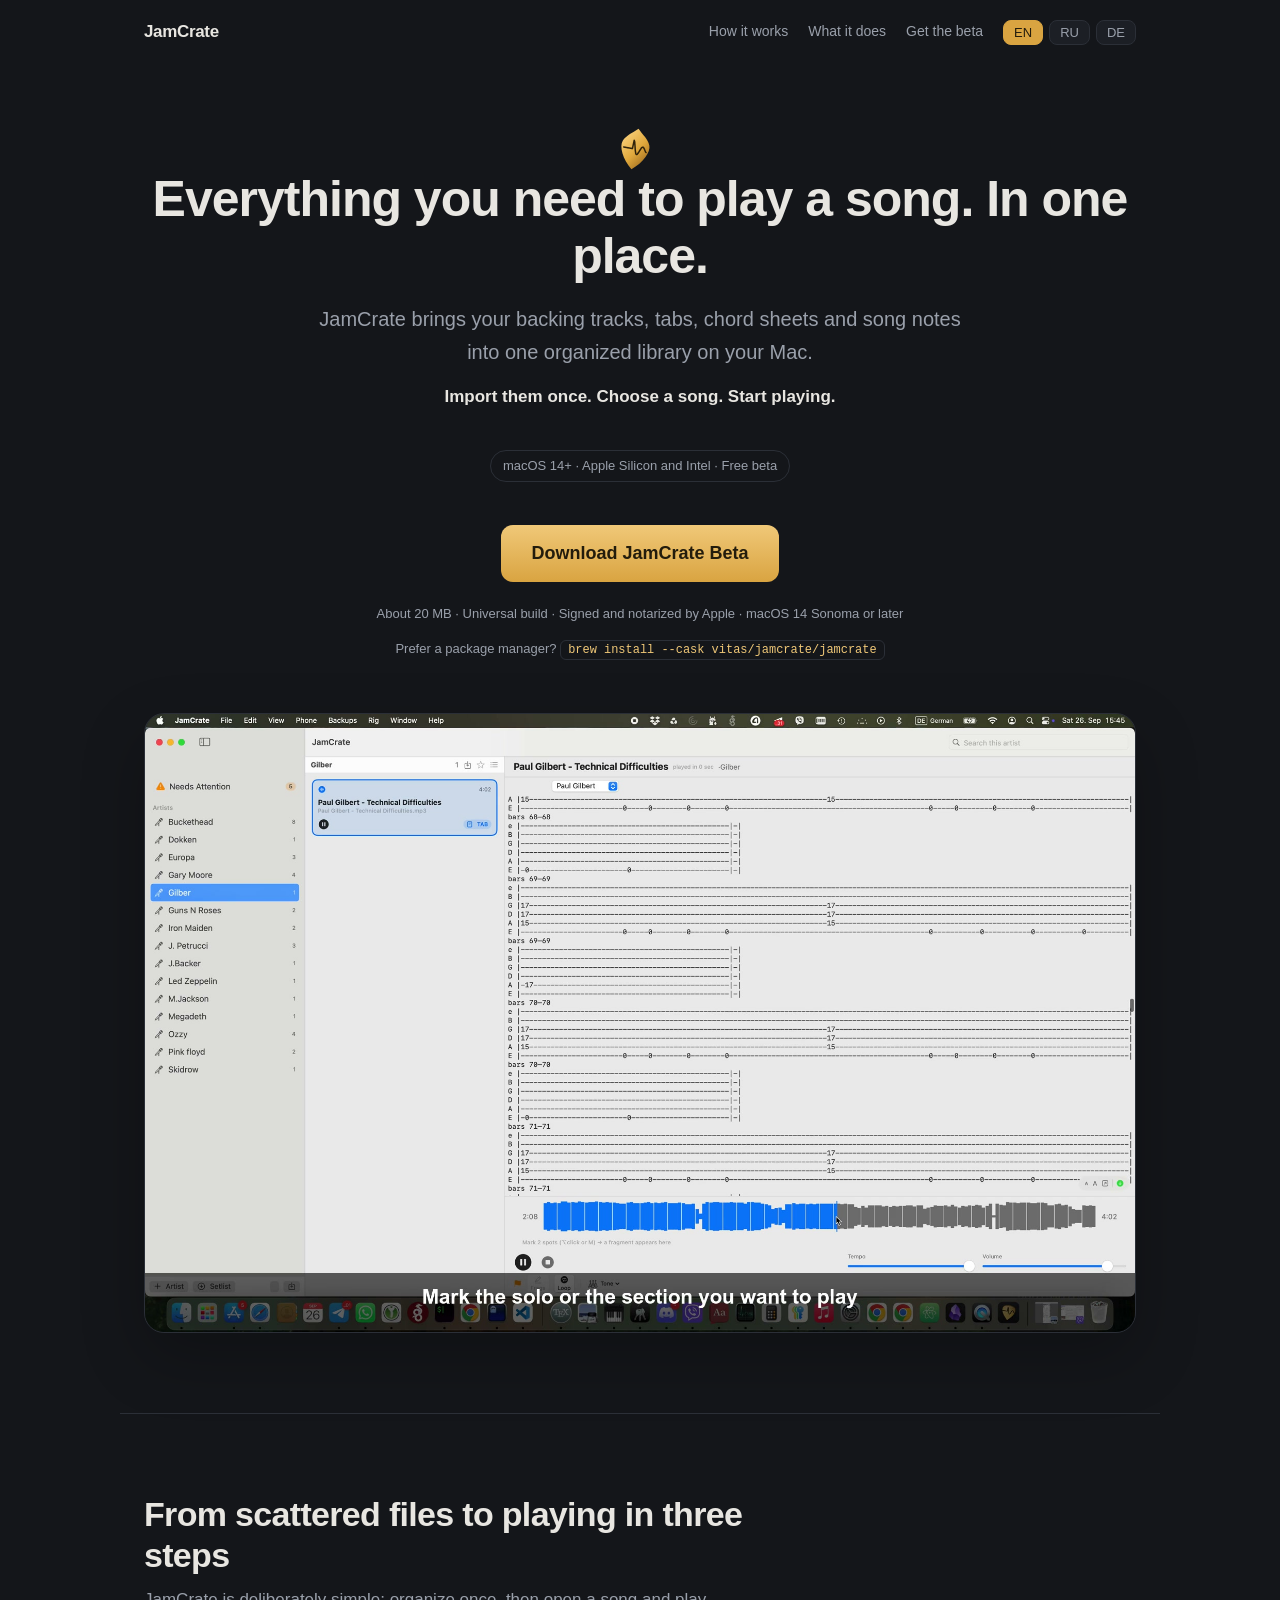
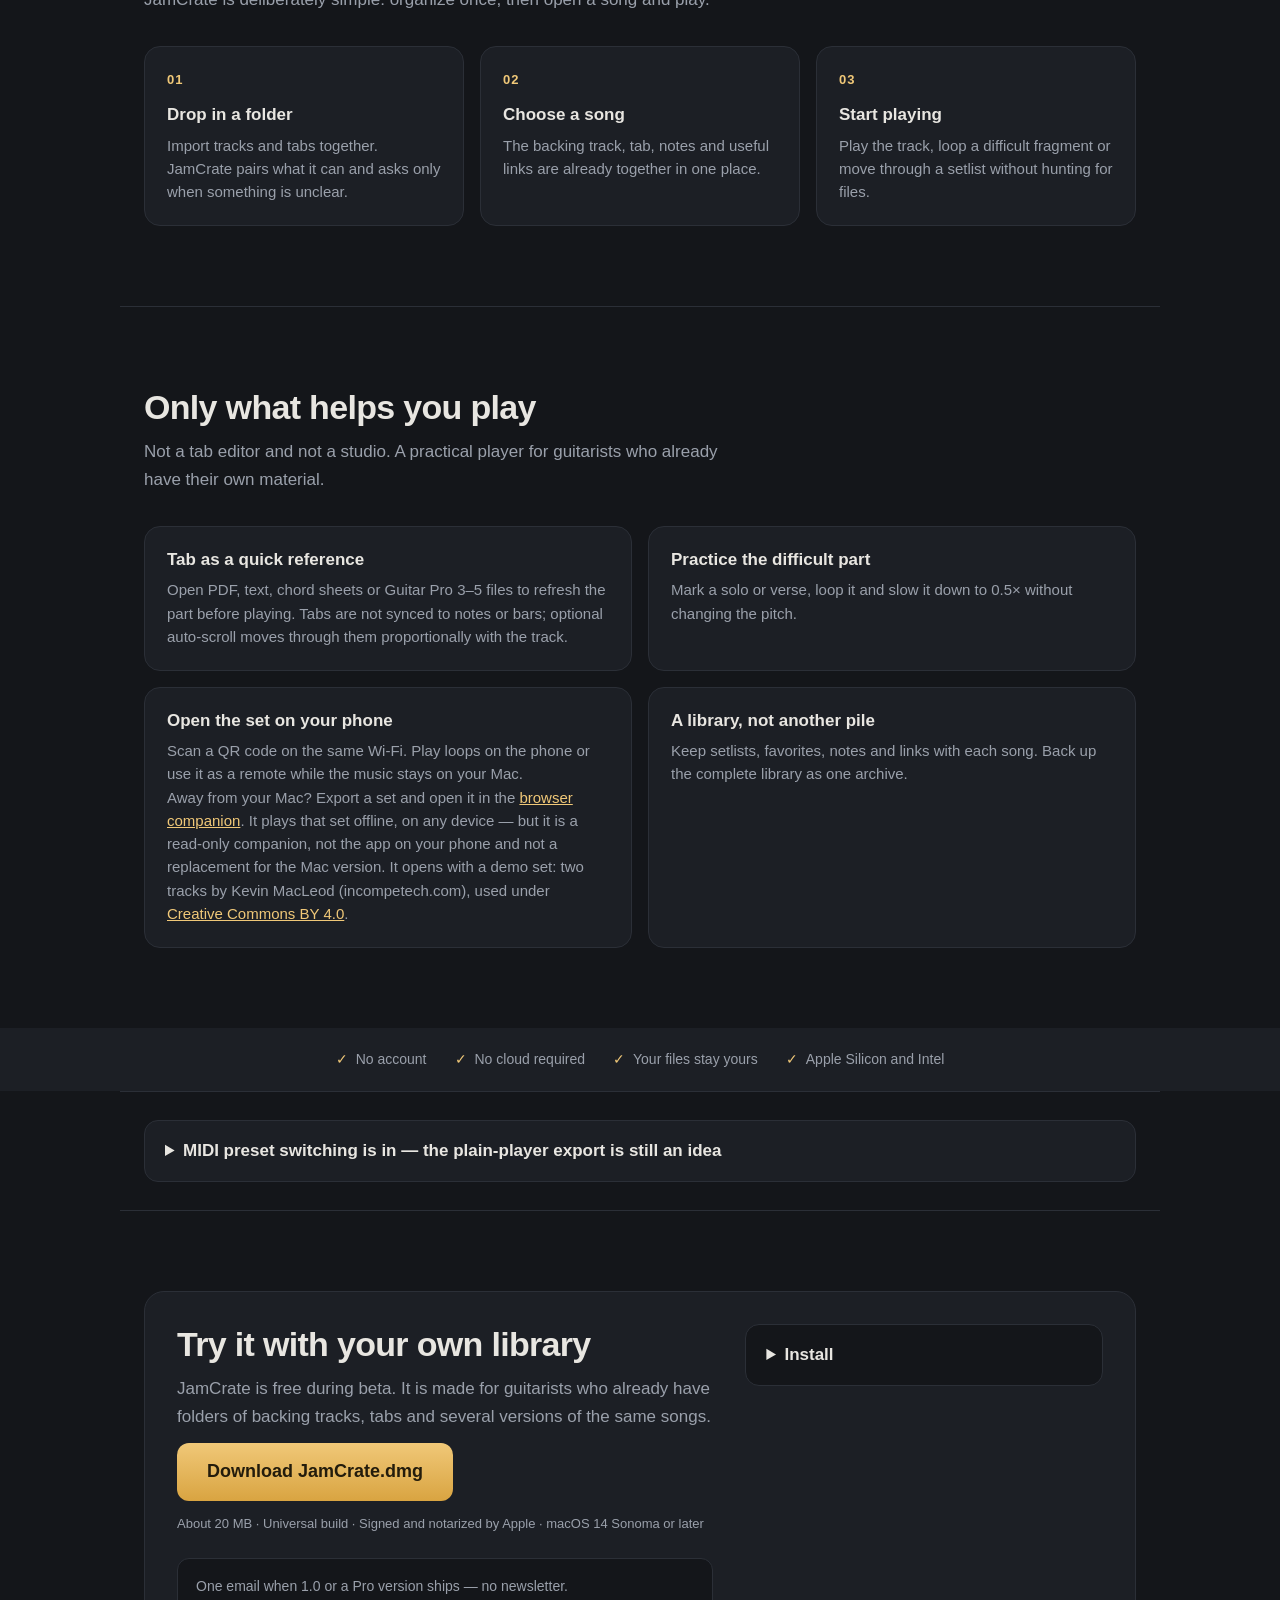
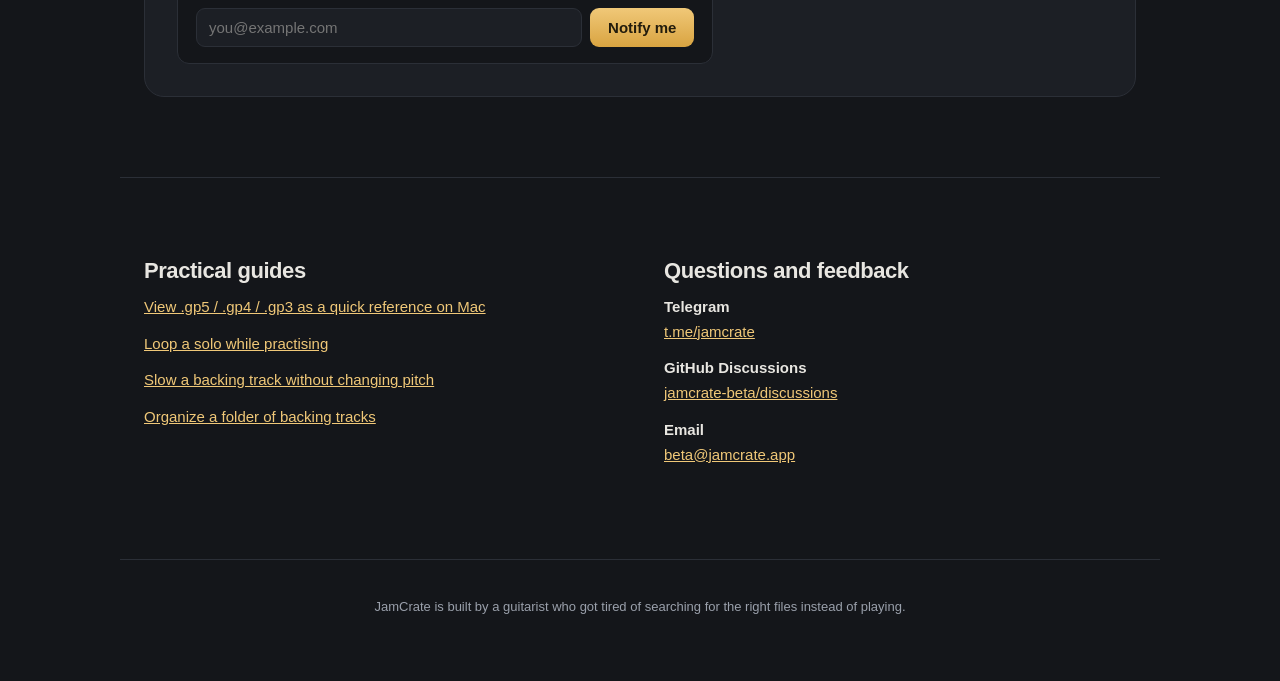
==== commit fc1e1c05: "landing 2026-09-26" ====
--- a/index.html
+++ b/index.html
@@ -77,11 +77,11 @@
   .section-head{max-width:650px;margin-bottom:32px}
   .lead{color:var(--dim);margin:0;max-width:62ch}
   .showcase{padding-top:0;border-top:0}
-  .media-shell{aspect-ratio:16/9;display:grid;place-items:center;overflow:hidden;
+  .media-shell{aspect-ratio:16/10;display:grid;place-items:center;overflow:hidden;
                background:linear-gradient(145deg,#1e2229,#17191e);border:1px solid var(--line);
                border-radius:20px;box-shadow:0 24px 64px rgba(0,0,0,.24)}
   .media-shell img,.media-shell video{width:100%;height:100%;display:block;object-fit:cover}
-  .media-shell img.shot{object-fit:contain}
+  .media-shell img.shot,.media-shell video.shot{object-fit:contain}
   .media-placeholder{text-align:center;color:var(--dim);padding:24px}
   .media-placeholder strong{display:block;color:var(--ink);font-size:18px;margin-top:12px}
   .media-placeholder span:last-child{display:block;font-size:14px;margin-top:4px}
@@ -169,7 +169,7 @@
   <p><span class="mac" data-en="macOS 14+ · Apple Silicon and Intel · Free beta"
      data-ru="macOS 14+ · Apple Silicon и Intel · бесплатная бета" data-de="macOS 14+ · Apple Silicon und Intel · kostenlose Beta">macOS 14+ · Apple Silicon and Intel · Free beta</span></p>
   <p>
-    <a class="cta" href="https://github.com/vitas/jamcrate-beta/releases/download/v0.9.9-beta/JamCrate.dmg"
+    <a class="cta" href="https://github.com/vitas/jamcrate-beta/releases/download/v0.9.13-beta/JamCrate.dmg"
        data-en="Download JamCrate Beta" data-ru="Скачать JamCrate Beta" data-de="JamCrate Beta laden">Download JamCrate Beta</a>
   </p>
   <p class="fine" data-en="About 20 MB · Universal build · Signed and notarized by Apple · macOS 14 Sonoma or later"
@@ -180,8 +180,9 @@
 
   <section class="showcase wrap" aria-label="Product preview">
     <div class="media-shell">
-      <img class="shot" src="screenshot.png" width="3186" height="1740" decoding="async"
-           alt="JamCrate on macOS: the song list on the left, the backing track with its waveform and solo markers in the middle, and the Guitar Pro tab beside the transport.">
+      <video class="shot" src="demo.mp4" poster="demo-poster.jpg" width="1920" height="1200"
+             autoplay muted loop playsinline preload="metadata"
+             aria-label="JamCrate on macOS: a folder of tracks and tabs is imported and paired, a solo is marked on the tab, and a preset is chosen for the guitar processor."></video>
     </div>
   </section>
 
@@ -241,8 +242,8 @@
   <details>
     <summary data-en="MIDI preset switching is in — the plain-player export is still an idea" data-ru="Переключение MIDI-пресетов уже есть — экспорт в обычный плеер пока идея" data-de="MIDI-Preset-Wechsel ist drin — der Export in normale Player ist noch eine Idee">MIDI preset switching is in — the plain-player export is still an idea</summary>
     <div>
-      <p data-en="MIDI preset switching is already built. When a song starts, or when playback crosses a solo marker, JamCrate sends program changes, control changes or SysEx to a connected device, driven by shareable <code>.jamrig</code> profiles (⌥⌘R). What it cannot do is guess your device: the Rig window has a Test button and a MIDI monitor, so a minute of poking tells you whether your pedal answers. Tell me which gear you use — that is what decides which profiles get written."
-         data-ru="Переключение MIDI-пресетов уже сделано. На старте песни и при входе в соло-фрагмент JamCrate отправляет на подключённое устройство program change, control change или SysEx — по сменным профилям <code>.jamrig</code> (⌥⌘R). Чего он не умеет — угадывать твоё устройство: в окне Rig есть кнопка Test и монитор MIDI, минута тыканья покажет, отвечает ли педаль. Напиши, какое у тебя железо, — от этого зависит, какие профили появятся." data-de="MIDI-Preset-Wechsel gibt es bereits. Beim Start eines Songs und beim Eintritt in einen Solo-Abschnitt schickt JamCrate Program Change, Control Change oder SysEx an ein angeschlossenes Gerät — über austauschbare <code>.jamrig</code>-Profile (⌥⌘R). Was es nicht kann: dein Gerät erraten. Im Rig-Fenster gibt es einen Test-Knopf und einen MIDI-Monitor, eine Minute Ausprobieren zeigt, ob dein Pedal antwortet. Schreib mir, welches Gerät du hast — davon hängt ab, welche Profile entstehen.">MIDI preset switching is already built. When a song starts, or when playback crosses a solo marker, JamCrate sends program changes, control changes or SysEx to a connected device, driven by shareable <code>.jamrig</code> profiles (⌥⌘R). What it cannot do is guess your device: the Rig window has a Test button and a MIDI monitor, so a minute of poking tells you whether your pedal answers. Tell me which gear you use — that is what decides which profiles get written.</p>
+      <p data-en="MIDI preset switching is already built. When a song starts, or when playback crosses a solo marker, JamCrate sends program changes, control changes or SysEx to a connected device, driven by shareable <code>.jamrig</code> profiles (⌥⌘R). The M-VAVE Tank-G is done and verified on the pedal itself — all 9 banks and 4 slots, over plain USB, with no vendor app running. The rest of the M-VAVE family ships too, as profiles marked “(untested)”: they are extrapolated from the one frame I could actually measure, so a wrong one fails silently. Line 6 Helix, HX Stomp, HX Effects and Boss GT-1000 ship as “(documented)” — built from the vendors’ own MIDI documentation, and unverified until someone tries one. Try yours and tell me whether the pedal switches — that single answer is enough to make it real. The Rig window has a Test button and a MIDI monitor."
+         data-ru="Переключение MIDI-пресетов уже сделано. На старте песни и при входе в соло-фрагмент JamCrate отправляет на подключённое устройство program change, control change или SysEx — по сменным профилям <code>.jamrig</code> (⌥⌘R). M-VAVE Tank-G готов и проверен на самой педали: все 9 банков и 4 слота, по обычному USB, без приложения производителя. Остальное семейство M-VAVE тоже в комплекте — профилями с пометкой «(untested)»: они выведены из единственного кадра, который удалось измерить, поэтому неверный молчит. Профили Line 6 Helix, HX Stomp, HX Effects и Boss GT-1000 идут с пометкой «(documented)» — они собраны по фирменной MIDI-документации производителей и не проверены на железе, пока кто-нибудь не попробует. Попробуй свою педаль и напиши, переключает ли она, — одного этого ответа хватит, чтобы профиль стал настоящим. В окне Rig есть кнопка Test и монитор MIDI." data-de="MIDI-Preset-Wechsel gibt es bereits. Beim Start eines Songs und beim Eintritt in einen Solo-Abschnitt schickt JamCrate Program Change, Control Change oder SysEx an ein angeschlossenes Gerät — über austauschbare <code>.jamrig</code>-Profile (⌥⌘R). Das M-VAVE Tank-G ist fertig und direkt am Pedal verifiziert: alle 9 Bänke und 4 Slots, über normales USB, ohne Hersteller-App. Der Rest der M-VAVE-Familie ist ebenfalls dabei — als Profile mit dem Vermerk „(untested)“: sie sind aus dem einen Frame abgeleitet, den ich tatsächlich messen konnte, ein falscher schaltet also still gar nicht. Profile für Line 6 Helix, HX Stomp, HX Effects und Boss GT-1000 kommen als „(documented)“ dazu — gebaut nach der MIDI-Dokumentation der Hersteller und unbestätigt, bis jemand eines ausprobiert. Probier dein Pedal aus und schreib mir, ob es umschaltet — diese eine Antwort genügt, um daraus echte Unterstützung zu machen.">MIDI preset switching is already built. When a song starts, or when playback crosses a solo marker, JamCrate sends program changes, control changes or SysEx to a connected device, driven by shareable <code>.jamrig</code> profiles (⌥⌘R). The M-VAVE Tank-G is done and verified on the pedal itself — all 9 banks and 4 slots, over plain USB, with no vendor app running. The rest of the M-VAVE family ships too, as profiles marked “(untested)”: they are extrapolated from the one frame I could actually measure, so a wrong one fails silently. Line 6 Helix, HX Stomp, HX Effects and Boss GT-1000 ship as “(documented)” — built from the vendors’ own MIDI documentation, and unverified until someone tries one. Try yours and tell me whether the pedal switches — that single answer is enough to make it real. The Rig window has a Test button and a MIDI monitor.</p>
       <p><span data-en="Still an idea: exporting a set as numbered tracks, separate solo loops and M3U playlists for any ordinary player. Tell me what matters at"
                data-ru="Пока идея: экспорт сета как пронумерованных треков, отдельных лупов соло и M3U-плейлистов для любого обычного плеера. Расскажи, что важно, на" data-de="Noch eine Idee: ein Set als nummerierte Tracks, einzelne Solo-Loops und M3U-Playlists für jeden normalen Player exportieren. Sag mir, was wichtig ist, an:">Still an idea: exporting a set as numbered tracks, separate solo loops and M3U playlists for any ordinary player. Tell me what matters at</span> <a href="mailto:beta@jamcrate.app">beta@jamcrate.app</a>.</p>
     </div>
@@ -255,7 +256,7 @@
       <h2 data-en="Try it with your own library" data-ru="Попробуй на своей библиотеке" data-de="Teste es mit deiner eigenen Bibliothek">Try it with your own library</h2>
       <p class="lead" data-en="JamCrate is free during beta. It is made for guitarists who already have folders of backing tracks, tabs and several versions of the same songs."
          data-ru="Во время беты JamCrate бесплатен. Он сделан для гитаристов, у которых уже есть папки с минусовками, табами и несколькими версиями одних и тех же песен." data-de="JamCrate ist in der Beta kostenlos. Gemacht für Gitarristen, die Ordner voller Backing Tracks, Tabs und mehrere Versionen derselben Songs schon haben.">JamCrate is free during beta. It is made for guitarists who already have folders of backing tracks, tabs and several versions of the same songs.</p>
-      <a class="cta" href="https://github.com/vitas/jamcrate-beta/releases/download/v0.9.9-beta/JamCrate.dmg"
+      <a class="cta" href="https://github.com/vitas/jamcrate-beta/releases/download/v0.9.13-beta/JamCrate.dmg"
          data-en="Download JamCrate.dmg" data-ru="Скачать JamCrate.dmg" data-de="JamCrate.dmg laden">Download JamCrate.dmg</a>
       <p class="fine" data-en="About 20 MB · Universal build · Signed and notarized by Apple · macOS 14 Sonoma or later"
          data-ru="Около 20 МБ · универсальная сборка · подписано и нотаризовано Apple · macOS 14 Sonoma и новее" data-de="Etwa 20 MB · Universal-Build · von Apple signiert und notarisiert · macOS 14 Sonoma oder neuer">About 20 MB · Universal build · Signed and notarized by Apple · macOS 14 Sonoma or later</p>
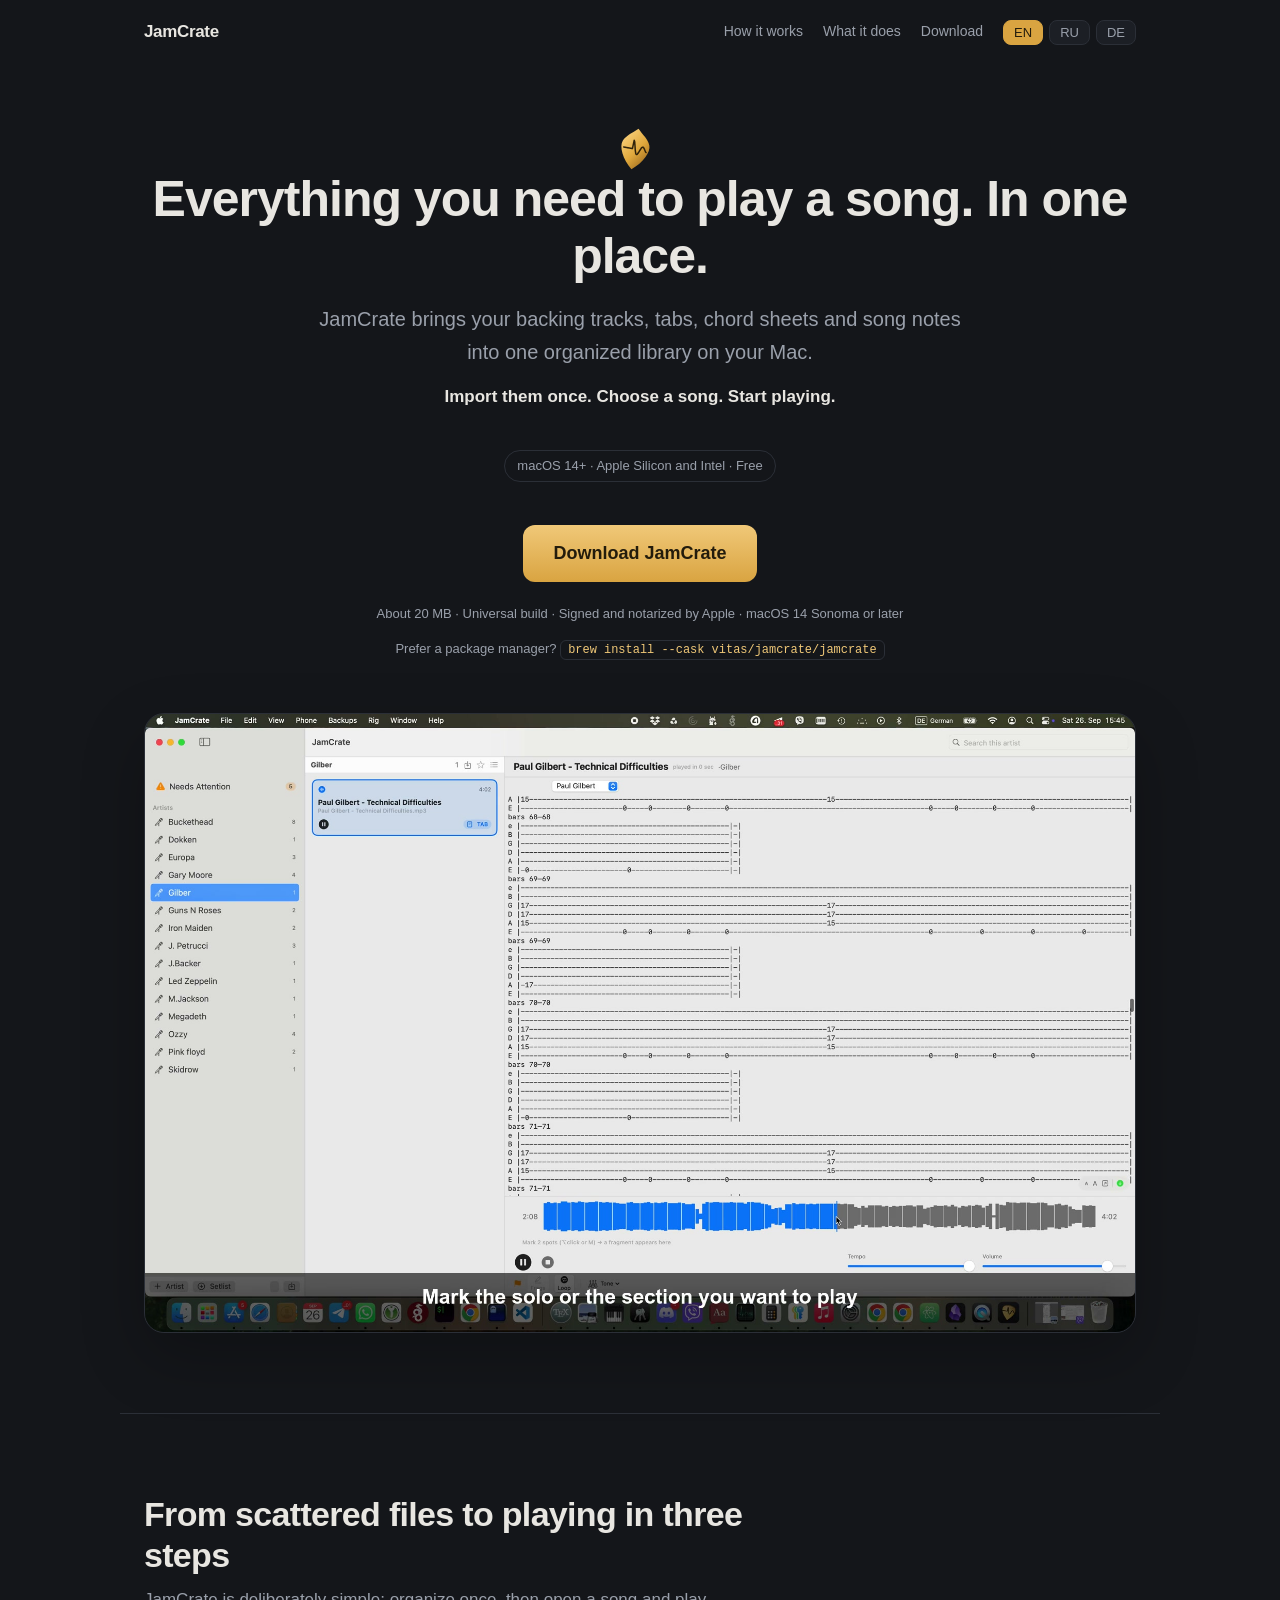
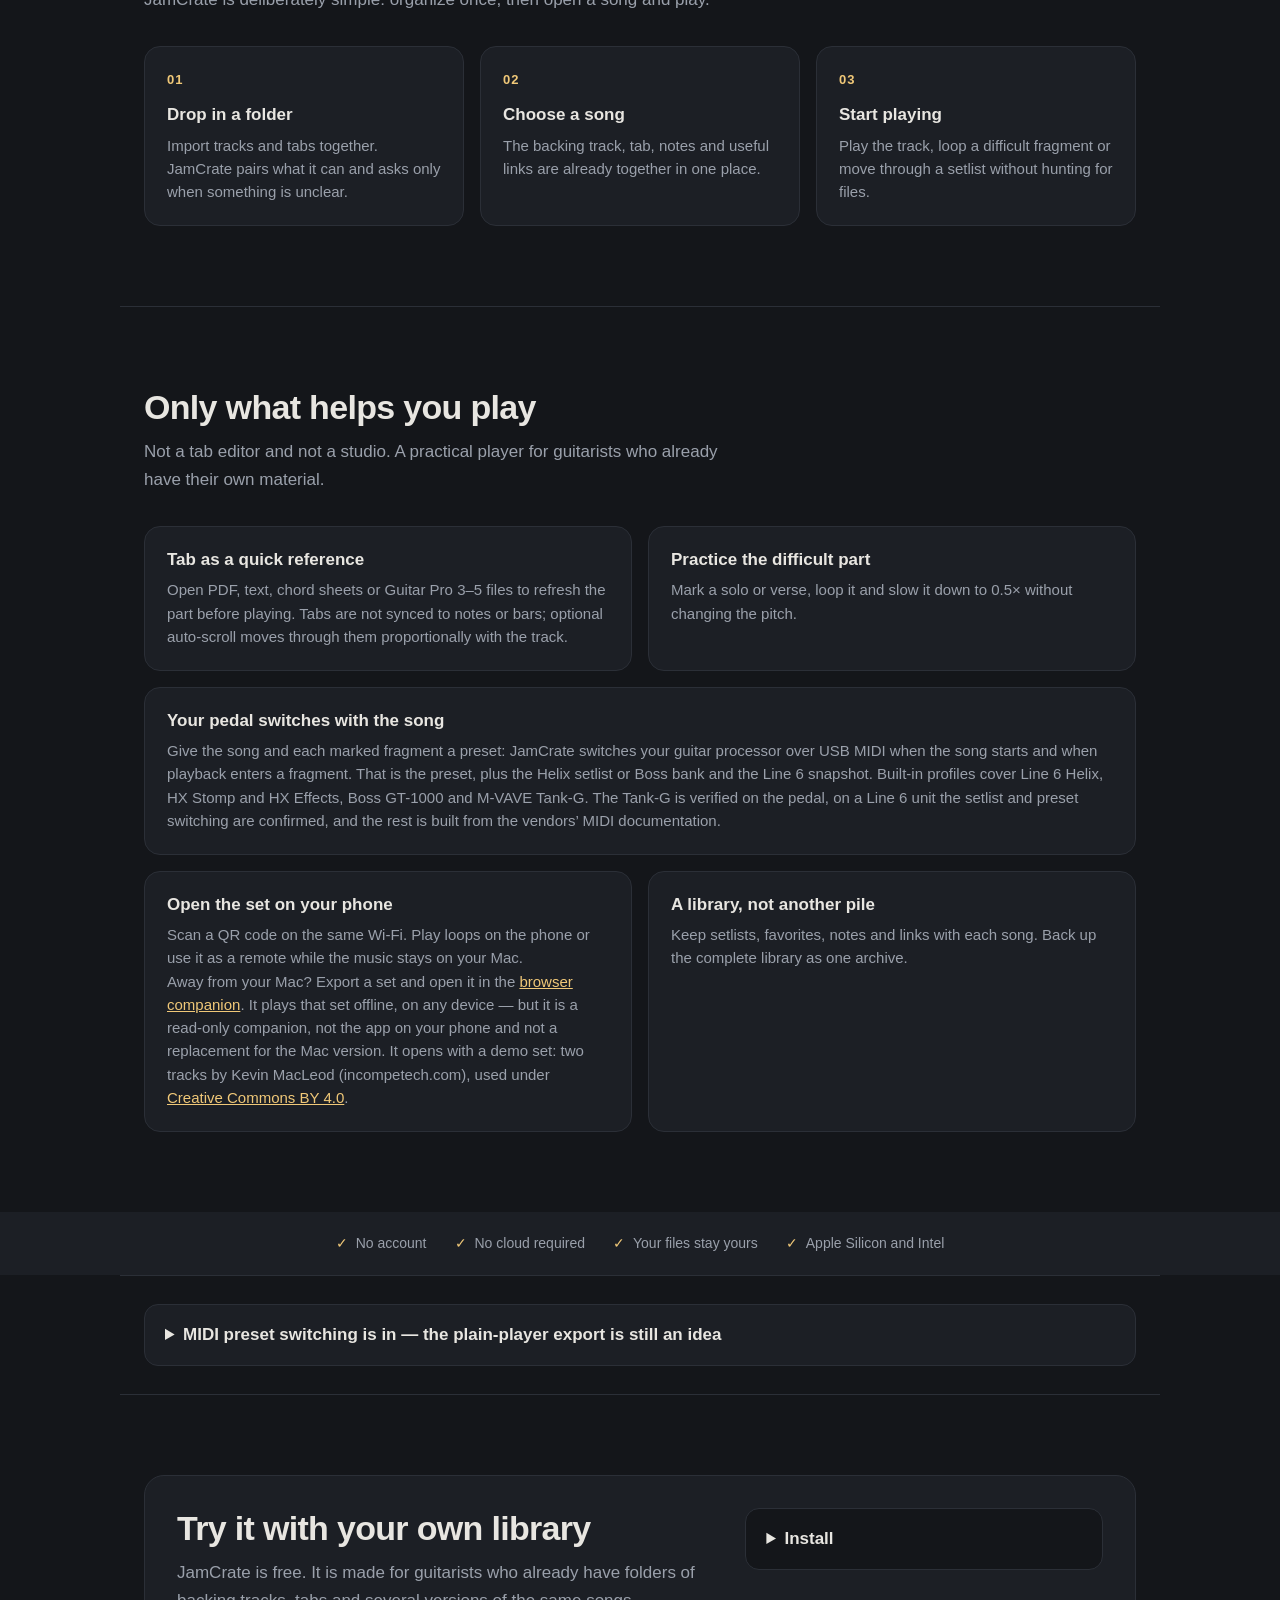
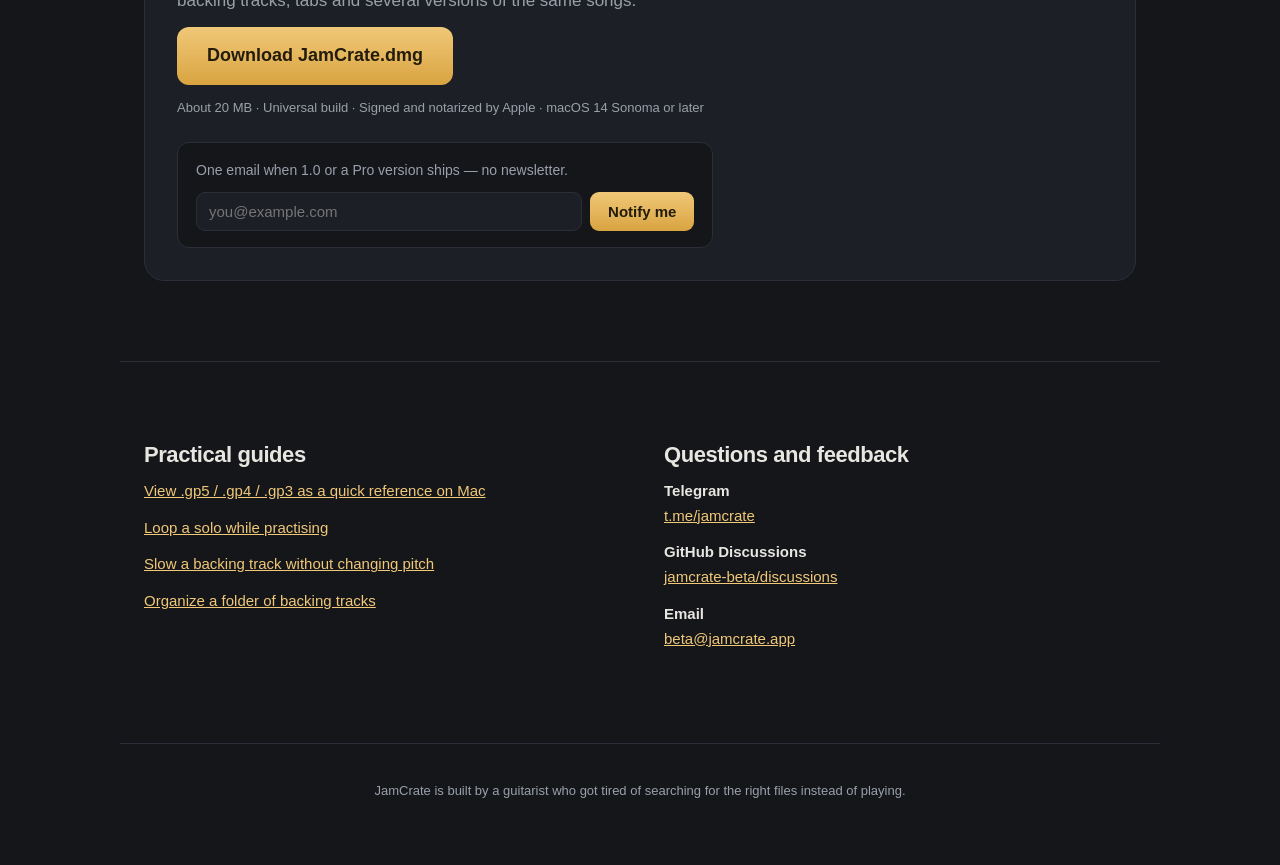
==== commit 6c094174: "landing 2026-11-24" ====
--- a/index.html
+++ b/index.html
@@ -5,20 +5,20 @@
 <meta name="viewport" content="width=device-width, initial-scale=1">
 <title data-en="JamCrate — everything you need to play a song" data-ru="JamCrate — всё, чтобы сыграть песню" data-de="JamCrate — alles, was du brauchst, um einen Song zu spielen">JamCrate — everything you need to play a song</title>
 <link rel="icon" type="image/png" href="favicon.png">
-<meta name="description" content="JamCrate brings your backing tracks, tabs, chord sheets and song notes into one organized library on your Mac. macOS 14+, signed and notarized, free beta. Install with Homebrew or the DMG.">
+<meta name="description" content="JamCrate brings your backing tracks, tabs, chord sheets and notes into one library on your Mac. Free, macOS 14+, signed and notarized.">
 <meta name="robots" content="index,follow">
 <link rel="canonical" href="https://jamcrate.app/">
 <meta property="og:type" content="website">
 <meta property="og:site_name" content="JamCrate">
 <meta property="og:url" content="https://jamcrate.app/">
 <meta property="og:title" content="JamCrate — everything you need to play a song">
-<meta property="og:description" content="Your backing tracks, tabs and solo markers in one library on your Mac. Solo-loop any fragment, slow it down without changing pitch, run whole setlists. Signed and notarized, free beta, macOS 14+.">
+<meta property="og:description" content="Your backing tracks, tabs and solo markers in one library on your Mac. Solo-loop any fragment, slow it down without changing pitch, run whole setlists, switch your guitar processor's presets over MIDI. Signed and notarized, free, macOS 14+.">
 <meta property="og:image" content="https://jamcrate.app/og.png">
 <meta property="og:image:width" content="1200">
 <meta property="og:image:height" content="630">
 <meta name="twitter:card" content="summary_large_image">
 <meta name="twitter:title" content="JamCrate — everything you need to play a song">
-<meta name="twitter:description" content="Backing tracks, tabs and solo markers in one Mac library. Signed and notarized, free beta, macOS 14+.">
+<meta name="twitter:description" content="Backing tracks, tabs and solo markers in one Mac library. Signed and notarized, free, macOS 14+.">
 <meta name="twitter:image" content="https://jamcrate.app/og.png">
 <script type="application/ld+json">
 {
@@ -29,7 +29,7 @@
   "operatingSystem": "macOS 14 or later",
   "url": "https://jamcrate.app/",
   "image": "https://jamcrate.app/og.png",
-  "description": "A local-first practice library for guitarists: backing tracks, tabs and Guitar Pro files with solo markers, fragment looping, tempo control and setlists on one Mac.",
+  "description": "A local-first practice library for guitarists: backing tracks, tabs and Guitar Pro files with solo markers, fragment looping, tempo control, setlists and MIDI preset switching on one Mac.",
   "offers": { "@type": "Offer", "price": "0", "priceCurrency": "EUR" }
 }
 </script>
@@ -92,6 +92,7 @@
   .steps-grid{grid-template-columns:repeat(3,minmax(0,1fr));counter-reset:steps}
   .feature-grid{grid-template-columns:repeat(2,minmax(0,1fr))}
   .step,.card{background:var(--panel);border:1px solid var(--line);border-radius:16px;padding:22px}
+  .card.wide{grid-column:1/-1}
   .step{counter-increment:steps}
   .step::before{content:"0" counter(steps);display:block;color:var(--gold2);font-size:13px;
                 font-weight:700;letter-spacing:.08em;margin-bottom:14px}
@@ -153,7 +154,7 @@
   <div class="navlinks">
     <a href="#how" data-en="How it works" data-ru="Как работает" data-de="So funktioniert’s">How it works</a>
     <a href="#features" data-en="What it does" data-ru="Что умеет" data-de="Was es kann">What it does</a>
-    <a href="#beta" data-en="Get the beta" data-ru="Скачать бету" data-de="Beta holen">Get the beta</a>
+    <a href="#download" data-en="Download" data-ru="Скачать" data-de="Download">Download</a>
     <div class="lang"><button id="bEN" class="on">EN</button><button id="bRU">RU</button><button id="bDE">DE</button></div>
   </div>
 </nav>
@@ -166,11 +167,11 @@
      data-ru="JamCrate собирает минусовки, табы, аккордовые листы и заметки о песнях в одну организованную библиотеку на твоём Mac." data-de="JamCrate sammelt deine Backing Tracks, Tabs, Akkordblätter und Songnotizen in einer organisierten Bibliothek auf deinem Mac.">JamCrate brings your backing tracks, tabs, chord sheets and song notes into one organized library on your Mac.</p>
   <p class="rit" data-en="Import them once. Choose a song. Start playing."
      data-ru="Импортируй один раз. Выбери песню. Начни играть." data-de="Einmal importieren. Song wählen. Losspielen.">Import them once. Choose a song. Start playing.</p>
-  <p><span class="mac" data-en="macOS 14+ · Apple Silicon and Intel · Free beta"
-     data-ru="macOS 14+ · Apple Silicon и Intel · бесплатная бета" data-de="macOS 14+ · Apple Silicon und Intel · kostenlose Beta">macOS 14+ · Apple Silicon and Intel · Free beta</span></p>
+  <p><span class="mac" data-en="macOS 14+ · Apple Silicon and Intel · Free"
+     data-ru="macOS 14+ · Apple Silicon и Intel · бесплатно" data-de="macOS 14+ · Apple Silicon und Intel · kostenlos">macOS 14+ · Apple Silicon and Intel · Free</span></p>
   <p>
-    <a class="cta" href="https://github.com/vitas/jamcrate-beta/releases/download/v0.9.13-beta/JamCrate.dmg"
-       data-en="Download JamCrate Beta" data-ru="Скачать JamCrate Beta" data-de="JamCrate Beta laden">Download JamCrate Beta</a>
+    <a class="cta" href="https://github.com/vitas/jamcrate-beta/releases/download/v0.9.16-beta/JamCrate.dmg"
+       data-en="Download JamCrate" data-ru="Скачать JamCrate" data-de="JamCrate laden">Download JamCrate</a>
   </p>
   <p class="fine" data-en="About 20 MB · Universal build · Signed and notarized by Apple · macOS 14 Sonoma or later"
      data-ru="Около 20 МБ · универсальная сборка · подписано и нотаризовано Apple · macOS 14 Sonoma и новее" data-de="Etwa 20 MB · Universal-Build · von Apple signiert und notarisiert · macOS 14 Sonoma oder neuer">About 20 MB · Universal build · Signed and notarized by Apple · macOS 14 Sonoma or later</p>
@@ -218,6 +219,9 @@
     <div class="card"><h3 data-en="Practice the difficult part" data-ru="Разбери сложное место" data-de="Schwierige Stelle üben">Practice the difficult part</h3>
       <p data-en="Mark a solo or verse, loop it and slow it down to 0.5× without changing the pitch."
          data-ru="Отметь соло или куплет, зацикли его и замедли до 0,5× без изменения тональности." data-de="Markiere ein Solo oder Verse, loope es und werde bis auf 0,5× langsamer — ohne die Tonart zu ändern.">Mark a solo or verse, loop it and slow it down to 0.5× without changing the pitch.</p></div>
+    <div class="card wide"><h3 data-en="Your pedal switches with the song" data-ru="Педаль переключается вместе с песней" data-de="Dein Pedal schaltet mit dem Song">Your pedal switches with the song</h3>
+      <p data-en="Give the song and each marked fragment a preset: JamCrate switches your guitar processor over USB MIDI when the song starts and when playback enters a fragment. That is the preset, plus the Helix setlist or Boss bank and the Line 6 snapshot. Built-in profiles cover Line 6 Helix, HX Stomp and HX Effects, Boss GT-1000 and M-VAVE Tank-G. The Tank-G is verified on the pedal, on a Line 6 unit the setlist and preset switching are confirmed, and the rest is built from the vendors’ MIDI documentation."
+         data-ru="Назначь пресет песне и каждому отмеченному фрагменту: JamCrate переключит твой гитарный процессор по USB MIDI на старте песни и при входе во фрагмент. Это пресет, а ещё сетлист Helix или банк Boss и снапшот Line 6. Встроенные профили: Line 6 Helix, HX Stomp и HX Effects, Boss GT-1000 и M-VAVE Tank-G. Tank-G проверен на самой педали, на Line 6 подтверждено переключение сетлиста и пресета, остальное собрано по MIDI-документации производителей." data-de="Gib dem Song und jedem markierten Fragment ein Preset: JamCrate schaltet deinen Gitarrenprozessor per USB-MIDI um, wenn der Song startet und wenn die Wiedergabe ein Fragment erreicht. Das ist das Preset, dazu die Helix-Setlist oder die Boss-Bank und der Line-6-Snapshot. Eingebaute Profile: Line 6 Helix, HX Stomp und HX Effects, Boss GT-1000 und M-VAVE Tank-G. Das Tank-G ist am Pedal verifiziert, bei Line 6 ist der Wechsel von Setlist und Preset bestätigt, der Rest folgt der MIDI-Dokumentation der Hersteller.">Give the song and each marked fragment a preset: JamCrate switches your guitar processor over USB MIDI when the song starts and when playback enters a fragment. That is the preset, plus the Helix setlist or Boss bank and the Line 6 snapshot. Built-in profiles cover Line 6 Helix, HX Stomp and HX Effects, Boss GT-1000 and M-VAVE Tank-G. The Tank-G is verified on the pedal, on a Line 6 unit the setlist and preset switching are confirmed, and the rest is built from the vendors’ MIDI documentation.</p></div>
 <div class="card"><h3 data-en="Open the set on your phone" data-ru="Открой сет на телефоне" data-de="Öffne das Set auf deinem Handy">Open the set on your phone</h3>
       <p data-en="Scan a QR code on the same Wi-Fi. Play loops on the phone or use it as a remote while the music stays on your Mac."
          data-ru="Отсканируй QR-код в той же Wi-Fi. Запускай лупы на телефоне или используй его как пульт — музыка остаётся на Mac." data-de="QR-Code im selben WLAN scannen. Loops auf dem Handy spielen oder es als Fernbedienung nutzen — die Musik bleibt auf dem Mac.">Scan a QR code on the same Wi-Fi. Play loops on the phone or use it as a remote while the music stays on your Mac.</p>
@@ -242,21 +246,21 @@
   <details>
     <summary data-en="MIDI preset switching is in — the plain-player export is still an idea" data-ru="Переключение MIDI-пресетов уже есть — экспорт в обычный плеер пока идея" data-de="MIDI-Preset-Wechsel ist drin — der Export in normale Player ist noch eine Idee">MIDI preset switching is in — the plain-player export is still an idea</summary>
     <div>
-      <p data-en="MIDI preset switching is already built. When a song starts, or when playback crosses a solo marker, JamCrate sends program changes, control changes or SysEx to a connected device, driven by shareable <code>.jamrig</code> profiles (⌥⌘R). The M-VAVE Tank-G is done and verified on the pedal itself — all 9 banks and 4 slots, over plain USB, with no vendor app running. The rest of the M-VAVE family ships too, as profiles marked “(untested)”: they are extrapolated from the one frame I could actually measure, so a wrong one fails silently. Line 6 Helix, HX Stomp, HX Effects and Boss GT-1000 ship as “(documented)” — built from the vendors’ own MIDI documentation, and unverified until someone tries one. Try yours and tell me whether the pedal switches — that single answer is enough to make it real. The Rig window has a Test button and a MIDI monitor."
-         data-ru="Переключение MIDI-пресетов уже сделано. На старте песни и при входе в соло-фрагмент JamCrate отправляет на подключённое устройство program change, control change или SysEx — по сменным профилям <code>.jamrig</code> (⌥⌘R). M-VAVE Tank-G готов и проверен на самой педали: все 9 банков и 4 слота, по обычному USB, без приложения производителя. Остальное семейство M-VAVE тоже в комплекте — профилями с пометкой «(untested)»: они выведены из единственного кадра, который удалось измерить, поэтому неверный молчит. Профили Line 6 Helix, HX Stomp, HX Effects и Boss GT-1000 идут с пометкой «(documented)» — они собраны по фирменной MIDI-документации производителей и не проверены на железе, пока кто-нибудь не попробует. Попробуй свою педаль и напиши, переключает ли она, — одного этого ответа хватит, чтобы профиль стал настоящим. В окне Rig есть кнопка Test и монитор MIDI." data-de="MIDI-Preset-Wechsel gibt es bereits. Beim Start eines Songs und beim Eintritt in einen Solo-Abschnitt schickt JamCrate Program Change, Control Change oder SysEx an ein angeschlossenes Gerät — über austauschbare <code>.jamrig</code>-Profile (⌥⌘R). Das M-VAVE Tank-G ist fertig und direkt am Pedal verifiziert: alle 9 Bänke und 4 Slots, über normales USB, ohne Hersteller-App. Der Rest der M-VAVE-Familie ist ebenfalls dabei — als Profile mit dem Vermerk „(untested)“: sie sind aus dem einen Frame abgeleitet, den ich tatsächlich messen konnte, ein falscher schaltet also still gar nicht. Profile für Line 6 Helix, HX Stomp, HX Effects und Boss GT-1000 kommen als „(documented)“ dazu — gebaut nach der MIDI-Dokumentation der Hersteller und unbestätigt, bis jemand eines ausprobiert. Probier dein Pedal aus und schreib mir, ob es umschaltet — diese eine Antwort genügt, um daraus echte Unterstützung zu machen.">MIDI preset switching is already built. When a song starts, or when playback crosses a solo marker, JamCrate sends program changes, control changes or SysEx to a connected device, driven by shareable <code>.jamrig</code> profiles (⌥⌘R). The M-VAVE Tank-G is done and verified on the pedal itself — all 9 banks and 4 slots, over plain USB, with no vendor app running. The rest of the M-VAVE family ships too, as profiles marked “(untested)”: they are extrapolated from the one frame I could actually measure, so a wrong one fails silently. Line 6 Helix, HX Stomp, HX Effects and Boss GT-1000 ship as “(documented)” — built from the vendors’ own MIDI documentation, and unverified until someone tries one. Try yours and tell me whether the pedal switches — that single answer is enough to make it real. The Rig window has a Test button and a MIDI monitor.</p>
+      <p data-en="MIDI preset switching is already built. When a song starts, or when playback crosses a solo marker, JamCrate sends program changes, control changes or SysEx to a connected device, driven by shareable <code>.jamrig</code> profiles (⌥⌘R). The M-VAVE Tank-G is done and verified on the pedal itself — all 9 banks and 4 slots, over plain USB, with no vendor app running. The rest of the M-VAVE family ships too, as profiles marked “(untested)”: they are extrapolated from the one frame I could actually measure, so a wrong one fails silently. Line 6 Helix, HX Stomp, HX Effects and Boss GT-1000 ship as “(documented)” — built from the vendors’ own MIDI documentation. On a Line 6 unit the setlist select and the Program Change are now confirmed, and each song can keep its own setlist; snapshots and the Boss stay unverified until someone tries them. Try yours and tell me whether the pedal switches — that single answer is enough to make it real. The Rig window has a Test button and a MIDI monitor."
+         data-ru="Переключение MIDI-пресетов уже сделано. На старте песни и при входе в соло-фрагмент JamCrate отправляет на подключённое устройство program change, control change или SysEx — по сменным профилям <code>.jamrig</code> (⌥⌘R). M-VAVE Tank-G готов и проверен на самой педали: все 9 банков и 4 слота, по обычному USB, без приложения производителя. Остальное семейство M-VAVE тоже в комплекте — профилями с пометкой «(untested)»: они выведены из единственного кадра, который удалось измерить, поэтому неверный молчит. Профили Line 6 Helix, HX Stomp, HX Effects и Boss GT-1000 идут с пометкой «(documented)» — они собраны по фирменной MIDI-документации производителей. На Line 6 переключение сетлиста и Program Change уже подтверждено, и у каждой песни может быть свой сетлист; снапшоты и Boss не проверены на железе, пока кто-нибудь не попробует. Попробуй свою педаль и напиши, переключает ли она, — одного этого ответа хватит, чтобы профиль стал настоящим. В окне Rig есть кнопка Test и монитор MIDI." data-de="MIDI-Preset-Wechsel gibt es bereits. Beim Start eines Songs und beim Eintritt in einen Solo-Abschnitt schickt JamCrate Program Change, Control Change oder SysEx an ein angeschlossenes Gerät — über austauschbare <code>.jamrig</code>-Profile (⌥⌘R). Das M-VAVE Tank-G ist fertig und direkt am Pedal verifiziert: alle 9 Bänke und 4 Slots, über normales USB, ohne Hersteller-App. Der Rest der M-VAVE-Familie ist ebenfalls dabei — als Profile mit dem Vermerk „(untested)“: sie sind aus dem einen Frame abgeleitet, den ich tatsächlich messen konnte, ein falscher schaltet also still gar nicht. Profile für Line 6 Helix, HX Stomp, HX Effects und Boss GT-1000 kommen als „(documented)“ dazu — gebaut nach der MIDI-Dokumentation der Hersteller. Bei Line 6 sind Setlist-Wechsel und Program Change inzwischen bestätigt, und jeder Song kann seine eigene Setlist behalten; Snapshots und das Boss bleiben unbestätigt, bis jemand sie ausprobiert. Probier dein Pedal aus und schreib mir, ob es umschaltet — diese eine Antwort genügt, um daraus echte Unterstützung zu machen.">MIDI preset switching is already built. When a song starts, or when playback crosses a solo marker, JamCrate sends program changes, control changes or SysEx to a connected device, driven by shareable <code>.jamrig</code> profiles (⌥⌘R). The M-VAVE Tank-G is done and verified on the pedal itself — all 9 banks and 4 slots, over plain USB, with no vendor app running. The rest of the M-VAVE family ships too, as profiles marked “(untested)”: they are extrapolated from the one frame I could actually measure, so a wrong one fails silently. Line 6 Helix, HX Stomp, HX Effects and Boss GT-1000 ship as “(documented)” — built from the vendors’ own MIDI documentation. On a Line 6 unit the setlist select and the Program Change are now confirmed, and each song can keep its own setlist; snapshots and the Boss stay unverified until someone tries them. Try yours and tell me whether the pedal switches — that single answer is enough to make it real. The Rig window has a Test button and a MIDI monitor.</p>
       <p><span data-en="Still an idea: exporting a set as numbered tracks, separate solo loops and M3U playlists for any ordinary player. Tell me what matters at"
                data-ru="Пока идея: экспорт сета как пронумерованных треков, отдельных лупов соло и M3U-плейлистов для любого обычного плеера. Расскажи, что важно, на" data-de="Noch eine Idee: ein Set als nummerierte Tracks, einzelne Solo-Loops und M3U-Playlists für jeden normalen Player exportieren. Sag mir, was wichtig ist, an:">Still an idea: exporting a set as numbered tracks, separate solo loops and M3U playlists for any ordinary player. Tell me what matters at</span> <a href="mailto:beta@jamcrate.app">beta@jamcrate.app</a>.</p>
     </div>
   </details>
 </section>
 
-<section class="wrap" id="beta">
+<section class="wrap" id="download">
   <div class="beta">
     <div>
       <h2 data-en="Try it with your own library" data-ru="Попробуй на своей библиотеке" data-de="Teste es mit deiner eigenen Bibliothek">Try it with your own library</h2>
-      <p class="lead" data-en="JamCrate is free during beta. It is made for guitarists who already have folders of backing tracks, tabs and several versions of the same songs."
-         data-ru="Во время беты JamCrate бесплатен. Он сделан для гитаристов, у которых уже есть папки с минусовками, табами и несколькими версиями одних и тех же песен." data-de="JamCrate ist in der Beta kostenlos. Gemacht für Gitarristen, die Ordner voller Backing Tracks, Tabs und mehrere Versionen derselben Songs schon haben.">JamCrate is free during beta. It is made for guitarists who already have folders of backing tracks, tabs and several versions of the same songs.</p>
-      <a class="cta" href="https://github.com/vitas/jamcrate-beta/releases/download/v0.9.13-beta/JamCrate.dmg"
+      <p class="lead" data-en="JamCrate is free. It is made for guitarists who already have folders of backing tracks, tabs and several versions of the same songs."
+         data-ru="JamCrate бесплатен. Он сделан для гитаристов, у которых уже есть папки с минусовками, табами и несколькими версиями одних и тех же песен." data-de="JamCrate ist kostenlos. Gemacht für Gitarristen, die Ordner voller Backing Tracks, Tabs und mehrere Versionen derselben Songs schon haben.">JamCrate is free. It is made for guitarists who already have folders of backing tracks, tabs and several versions of the same songs.</p>
+      <a class="cta" href="https://github.com/vitas/jamcrate-beta/releases/download/v0.9.16-beta/JamCrate.dmg"
          data-en="Download JamCrate.dmg" data-ru="Скачать JamCrate.dmg" data-de="JamCrate.dmg laden">Download JamCrate.dmg</a>
       <p class="fine" data-en="About 20 MB · Universal build · Signed and notarized by Apple · macOS 14 Sonoma or later"
          data-ru="Около 20 МБ · универсальная сборка · подписано и нотаризовано Apple · macOS 14 Sonoma и новее" data-de="Etwa 20 MB · Universal-Build · von Apple signiert und notarisiert · macOS 14 Sonoma oder neuer">About 20 MB · Universal build · Signed and notarized by Apple · macOS 14 Sonoma or later</p>
@@ -291,9 +295,9 @@
           <li data-en="Open it. That is the whole install — macOS has already verified the signature."
               data-ru="Открой его. Это вся установка — подпись macOS уже проверила." data-de="Öffnen. Das ist die ganze Installation — macOS hat die Signatur bereits geprüft.">Open it. That is the whole install — macOS has already verified the signature.</li>
         </ol>
-        <p class="fine" data-en="Coming from an earlier beta that macOS blocked? The old build needed the two-step “Open Anyway” dance. This one does not."
-           data-ru="Ставил более раннюю бету, которую macOS блокировал? Старая сборка требовала двух шагов через «Всё равно открыть». Эта — нет."
-           data-de="Kommst du von einer älteren Beta, die macOS blockiert hat? Der alte Build brauchte den Umweg über »Trotzdem öffnen«. Dieser nicht.">Coming from an earlier beta that macOS blocked? The old build needed the two-step “Open Anyway” dance. This one does not.</p>
+        <p class="fine" data-en="Coming from an earlier version that macOS blocked? The old build needed the two-step “Open Anyway” dance. This one does not."
+           data-ru="Ставил более раннюю версию, которую macOS блокировал? Старая сборка требовала двух шагов через «Всё равно открыть». Эта — нет."
+           data-de="Kommst du von einer älteren Version, die macOS blockiert hat? Der alte Build brauchte den Umweg über »Trotzdem öffnen«. Dieser nicht.">Coming from an earlier version that macOS blocked? The old build needed the two-step “Open Anyway” dance. This one does not.</p>
       </div>
     </details>
   </div>
